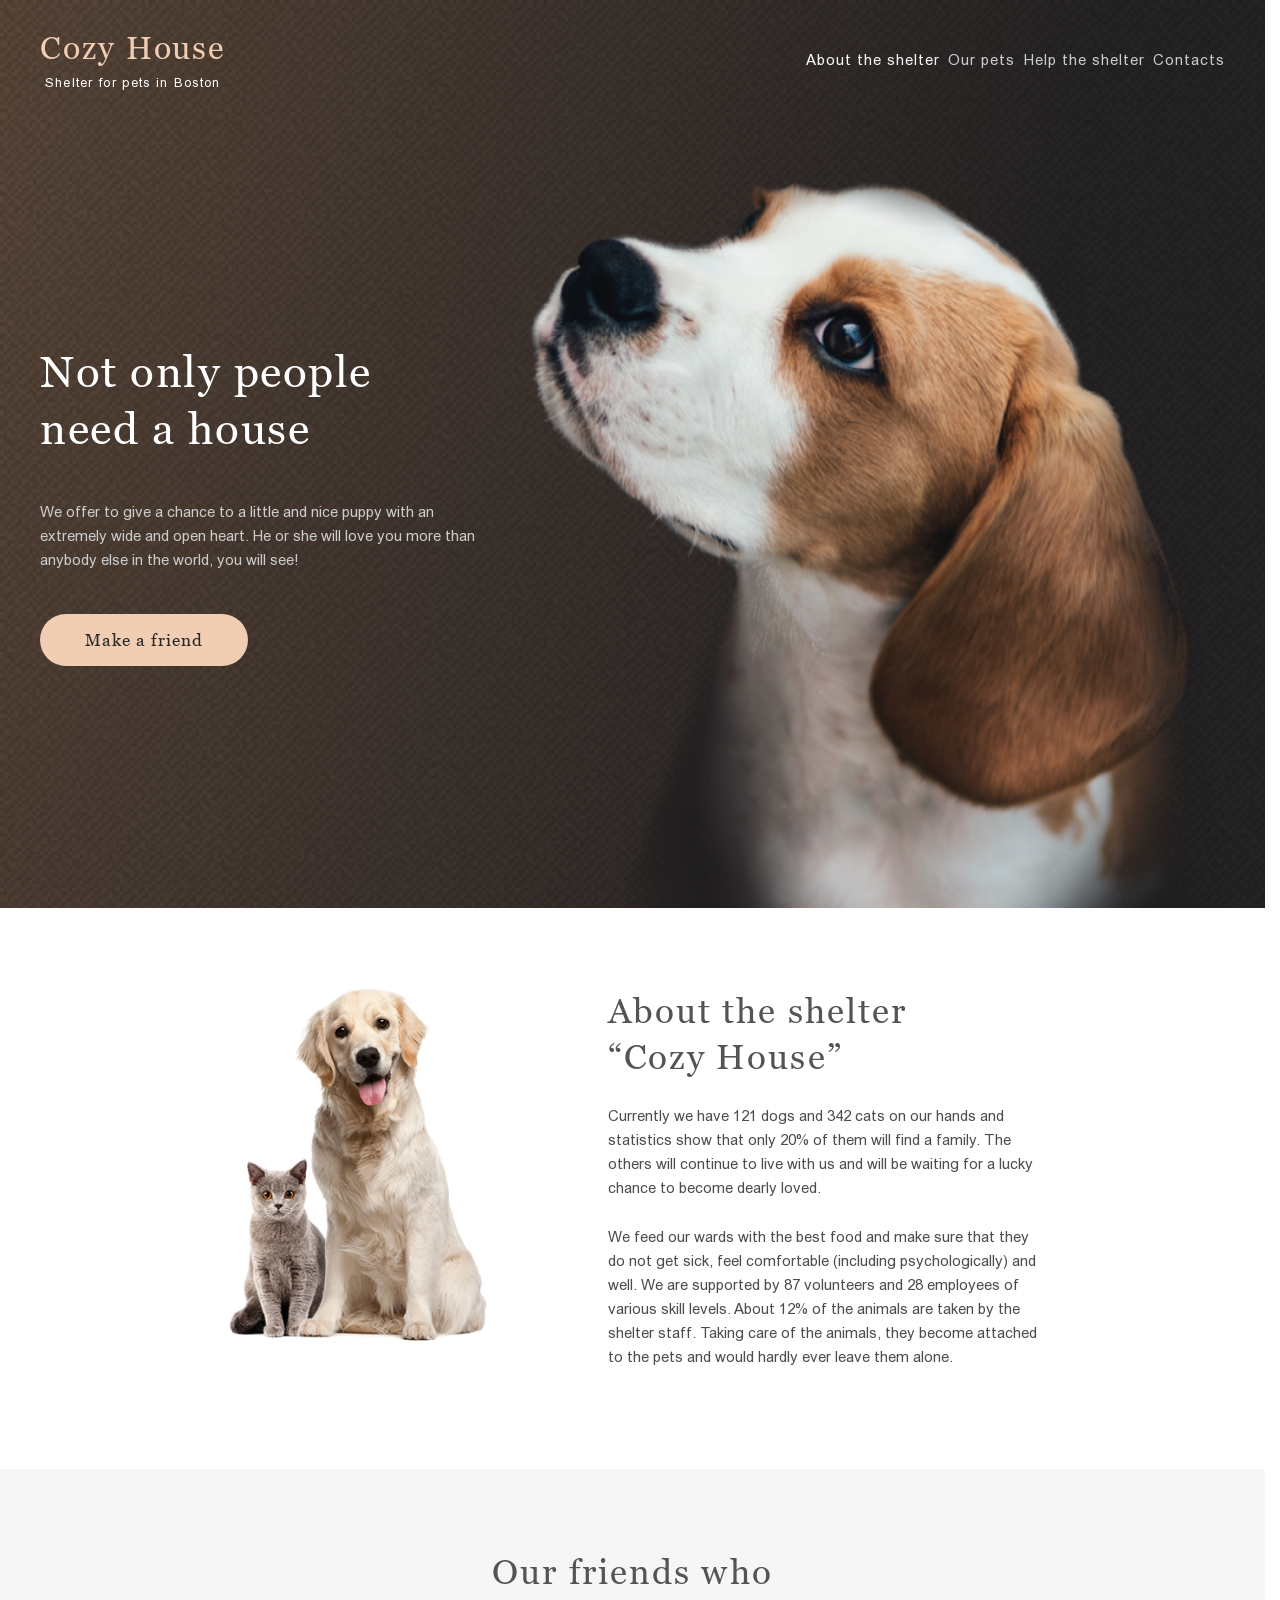
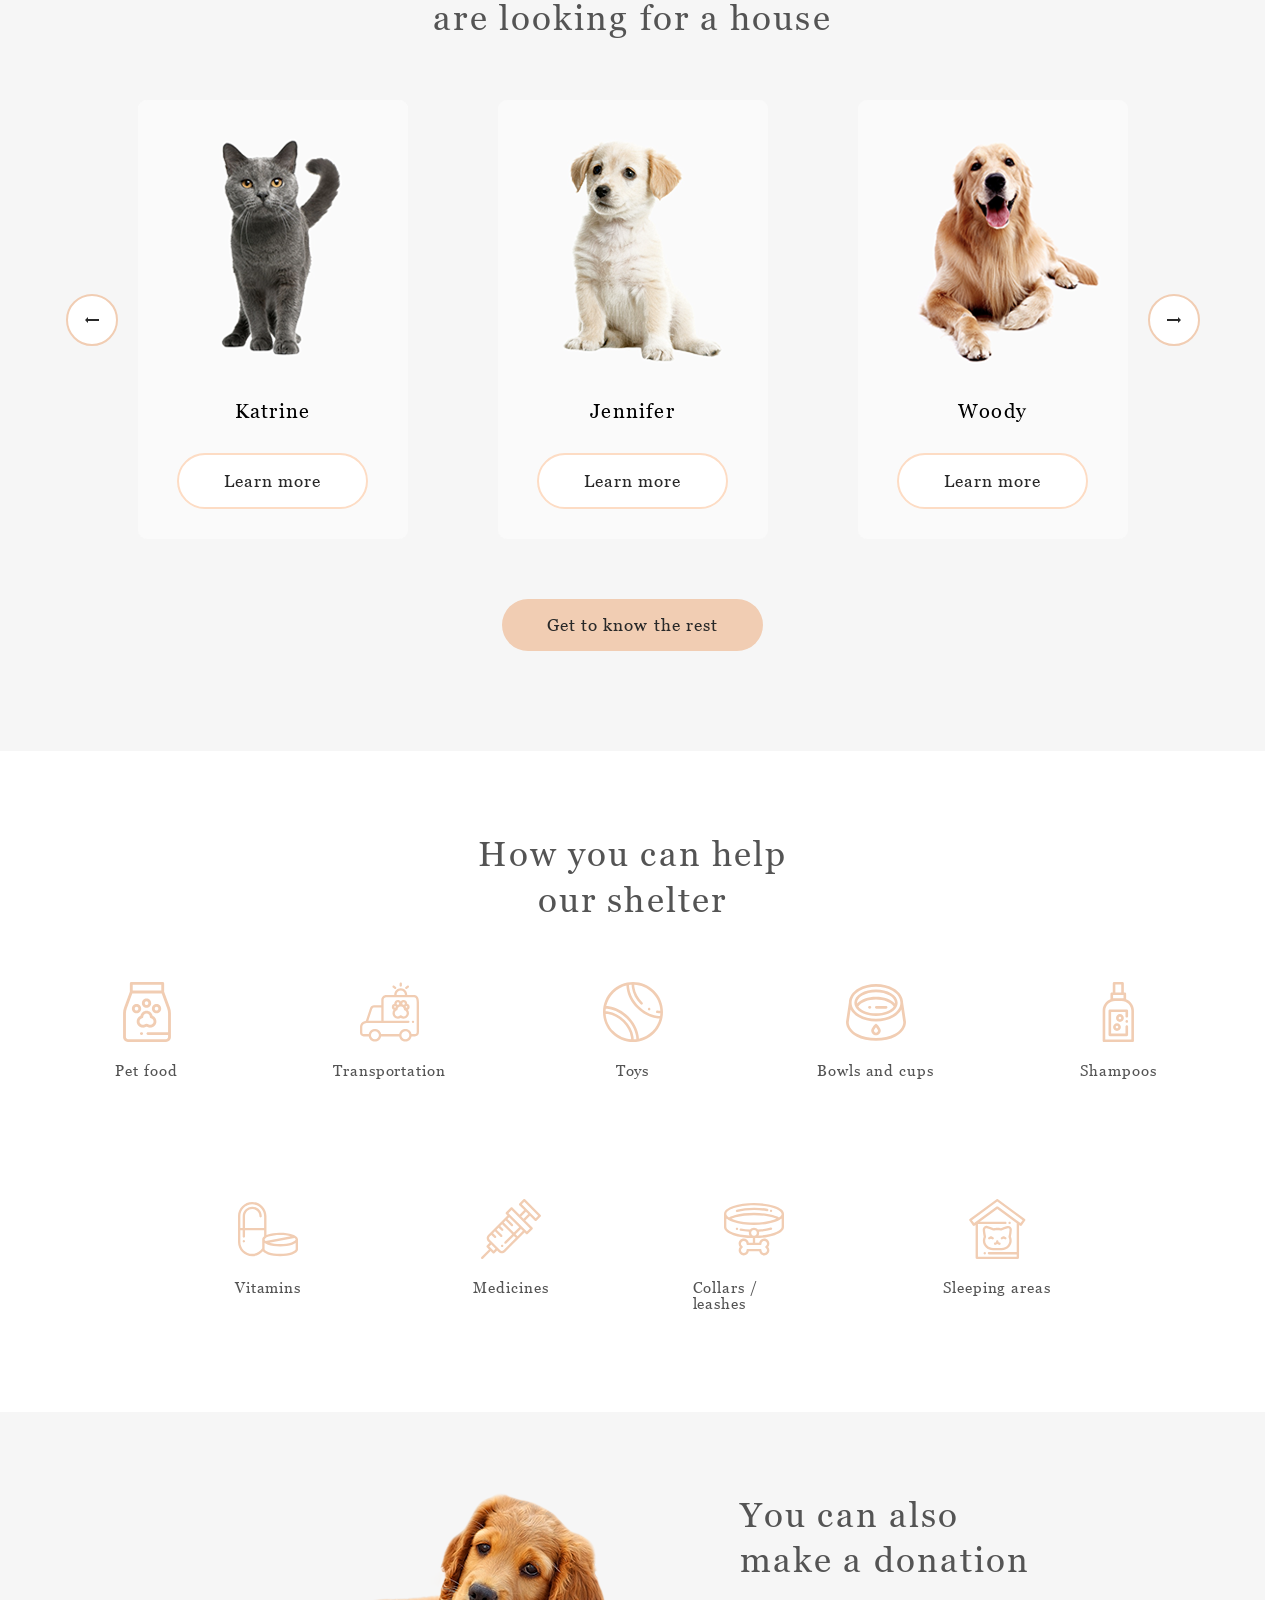
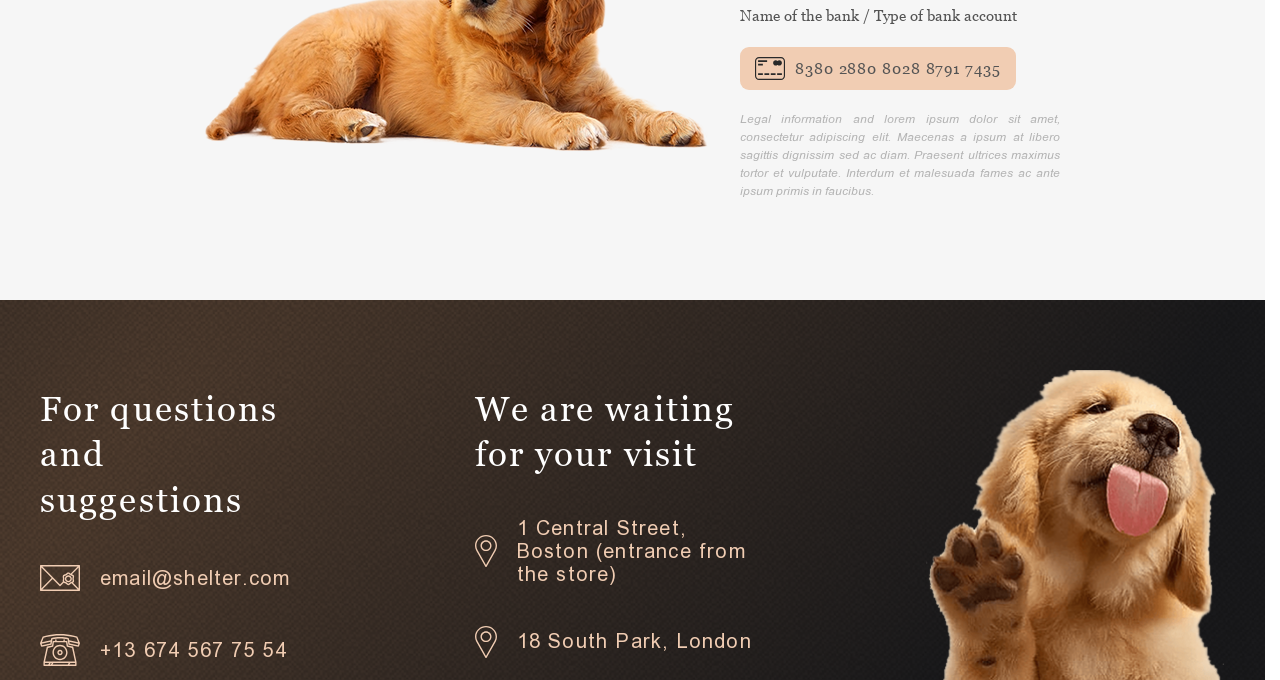
==== shelter/index.html @ a1702a3b "style: finish responsive design index.html" ====
<!DOCTYPE html>
<html lang="en">
<head>
    <meta charset="UTF-8">
    <meta name="viewport" content="width=device-width, initial-scale=1.0">
    <title>Cozy Home</title>
    <link rel="stylesheet" href="css/style.css">
    <link rel="stylesheet" href="css/index.css">
    <link rel="stylesheet" href="css/pets.css">
</head>
<body>
    <div class="home-screen">
        <header class="header-home container">
            <div class="logo">
                <span class="logo__title">Cozy House</span>
                <span class="logo__subtitle">Shelter for pets in Boston</span>
            </div>

            <div class="burger-menu">
                <div class="burger-line"></div>
                <div class="burger-line"></div>
                <div class="burger-line"></div>
            </div>

            <nav class="nav-bar">
                <ul>
                    <li>
                        <a href="#about" class="menu-active">
                            <span class="menu__link">About the shelter</span>
                            <div class="menu__active-line"></div>
                        </a>
                    </li>
                    <li>
                        <a href="./pets.html">
                            <span class="menu__link">Our pets</span>
                        </a>
                    </li>
                    <li>
                        <a href="#help">
                            <span class="menu__link">Help the shelter</span>
                        </a>
                    </li>
                    <li>
                        <a href="#contacts">
                            <span class="menu__link">Contacts</span>
                        </a>
                    </li>
                </ul>
            </nav>
        </header>

        <section class="hero container">
                <div class="hero__content">
                    <h1>Not only people<br>need&nbsp;a&nbsp;house</h1>
                    <p>We offer to give a chance to a little and nice puppy with an extremely wide and open heart. He or she will love you more than anybody else in the world, you will see!</p>
                    <a href="./pets.html" class="btn-primary">Make a friend</a>
                </div>

                <img class="hero__image" src="assets/images/start-screen-puppy.png" alt="A dog">
        </section>

    </div>
    

    <main>

        <section class="about container" id="about">
            <div class="about__content">
                <h2>About the shelter<br>“Cozy&nbsp;House”</h2>
                <p>Currently we have 121 dogs and 342 cats on our hands and statistics show that only 20% of them will find a family. The others will continue to live with us and will be waiting for a lucky chance to become dearly loved.</p>
                <p>We feed our wards with the best food and make sure that they do not get sick, feel comfortable (including psychologically) and well. We are supported by 87 volunteers and 28 employees of various skill levels. About 12% of the animals are taken by the shelter staff. Taking care of the animals, they become attached to the pets and would hardly ever leave them alone.</p>
            </div>

            <img class="about__image" src="assets/images/about-pets.png" alt="A dog and a cat">
        </section>

        <section class="our-friends" id="our-friends">
            <div class="our-friends__content container">
                <h2>Our friends who<br>are looking for a house</h2>
                
                <div class="slider">
            
                    <button class="slider__btn slider__btn--desktop" type="button" aria-label="Previous slide">
                        <img src="assets/icons/arrow-left.svg" alt="" aria-hidden="true">
                    </button>

                    <div class="slider__line">
                        <div class="card card-1">
                            <img class="card__image" src="assets/images/pets-katrine.png" alt="A dog">
                            <div class="card__content">
                                <h3>Katrine</h3>
                                <a class="btn-secondary">Learn more</a>
                            </div>
                        </div>

                        <div class="card card-2">
                            <img class="card__image" src="assets/images/pets-jennifer.png" alt="A dog">
                            <div class="card__content">
                                <h3>Jennifer</h3>
                                <a class="btn-secondary">Learn more</a>
                            </div>
                        </div>

                        <div class="card card-3">
                            <img class="card__image" src="assets/images/pets-woody.png" alt="A dog">
                            <div class="card__content">
                                <h3>Woody</h3>
                                <a class="btn-secondary">Learn more</a>
                            </div>  
                        </div>
                    </div>

                    <button class="slider__btn slider__btn--desktop" type="button" aria-label="Next slide">
                        <img src="assets/icons/arrow-right.svg" alt="" aria-hidden="true">
                    </button>

                    <div class="slider__controls--mobile">
                        <button class="slider__btn" type="button" aria-label="Previous slide">
                            <img src="assets/icons/arrow-left.svg" alt="" aria-hidden="true">
                        </button>

                        <button class="slider__btn" type="button" aria-label="Next slide">
                            <img src="assets/icons/arrow-right.svg" alt="" aria-hidden="true">
                        </button>
                    </div>

                </div>
                    
                <a href="./pets.html" class="btn-primary">Get to know the rest</a>
            </div>
        </section>

        <section class="help" id="help">
            <div class="container">
                <h2>How you can help<br>our shelter</h2>
                
                <ul class="help__list">
                    <li class="help__item">
                        <img class="help__icon" src="assets/icons/icon-pet-food.svg" alt="">
                        <span class="help__label">Pet food</span>
                    </li>

                    <li class="help__item">
                        <img class="help__icon" src="assets/icons/icon-transportation.svg" alt="">
                        <span class="help__label">Transportation</span>
                    </li>

                    <li class="help__item">
                        <img class="help__icon" src="assets/icons/icon-toys.svg" alt="">
                        <span class="help__label">Toys</span>
                    </li>

                    <li class="help__item">
                        <img class="help__icon" src="assets/icons/icon-bowls-and-cups.svg" alt="">
                        <span class="help__label">Bowls and cups</span>
                    </li>

                    <li class="help__item">
                        <img class="help__icon" src="assets/icons/icon-shampoos.svg" alt="">
                        <span class="help__label">Shampoos</span>
                    </li>

                    <li class="help__item">
                        <img class="help__icon" src="assets/icons/icon-vitamins.svg" alt="">
                        <span class="help__label">Vitamins</span>
                    </li>

                    <li class="help__item">
                        <img class="help__icon" src="assets/icons/icon-medicines.svg" alt="">
                        <span class="help__label">Medicines</span>
                    </li>

                    <li class="help__item">
                        <img class="help__icon" src="assets/icons/icon-collars-leashes.svg" alt="">
                        <span class="help__label">Collars / leashes</span>
                    </li>

                    <li class="help__item">
                        <img class="help__icon" src="assets/icons/icon-sleeping-area.svg" alt="">
                        <span class="help__label">Sleeping areas</span>
                    </li>
                </ul>
                
            </div>
        </section>

        <section class="donation" id="donation">
            <div class="container">
                <div class="donation__content">
                    <h2>You can also<br>make a donation</h2>
                    <span class="donation__subtitle">Name of the bank / Type of bank account</span>
                    <div class="donation__card-area">
                        <img class="card__icon" src="assets/icons/credit-card.svg" alt="">
                        <span class="card__number">8380 2880 8028 8791 7435</span>
                    </div>
                    <p class="text-legal">Legal information and lorem ipsum dolor sit amet, consectetur adipiscing elit. Maecenas a ipsum at libero sagittis dignissim sed ac diam. Praesent ultrices maximus tortor et vulputate. Interdum et malesuada fames ac ante ipsum primis in faucibus.</p>
                </div>
                
                <img class="donation__image" src="assets/images/donation-dog.png" alt="A dog">
                
                </div>
            </div>
        </section>

    </main>

    <footer class="footer" id="contacts">
        <div class = container>
            <div class="footer__content">
                <div class="contacts">
                    <h2>For questions and suggestions</h2>
                    <a href="mailto:email@shelter.com" class="footer-info">
                        <img class="footer__icon" src="assets/icons/icon-email.svg" alt="">
                        <span class="footer__label">email@shelter.com</span>
                    </a>

                    <a href="tel:+136745677554" class="footer-info">
                        <img class="footer__icon" src="assets/icons/icon-phone.svg" alt="">
                        <span class="footer__label">+13 674 567 75 54</span>
                    </a>
                </div>

                <div class="location">
                    <h2>We are waiting for&nbsp;your visit</h2>
                    <a href="https://maps.app.goo.gl/FSZXN5FSzHfqyzTW8" class="footer-info">
                        <img class="footer__icon" src="assets/icons/icon-marker.svg" alt="">
                        <span class="footer__label">1 Central Street, Boston (entrance from the store)</span>
                    </a>

                    <a href="https://maps.app.goo.gl/FSZXN5FSzHfqyzTW8" class="footer-info">
                        <img class="footer__icon" src="assets/icons/icon-marker.svg" alt="">
                        <span class="footer__label">18 South Park, London</span>
                    </a>
                </div>
            </div>
            
            <img class="footer__image" src="assets/images/footer-puppy.png" alt="A dog">

        </div>

    </footer>
    
</body>
</html>
---- shelter/css/style.css ----
/* === RESET === */
*, *::before, *::after { 
    margin: 0;
    padding: 0;
    box-sizing: border-box;
}

/* === GLOBAL DEFAULTS === */

html {
    scroll-behavior: smooth;
    scrollbar-gutter: stable;
}

html, body {
    overflow-x: hidden;
    width: 100%;
}

body {
    min-width: 320px; 
    margin: 0; 
    padding: 0;
    background-color: var(--color-light-xl);
}


button { 
    cursor: pointer; 
}



img { 
    display: block; 
    max-width: 100%; 
}

a { 
    text-decoration: none; 
    color: inherit; 
}

section {
  background-position: center center;
  background-size: cover;
}

.container {
    width: 100%;
    max-width: 1280px;
    padding: 0 10px;
    margin: 0 auto;
}

@media (min-width: 768px) {
    .container {
        padding: 0 30px;    }
}

@media (min-width: 1280px) {
    .container {
        padding: 0 40px;
    }
}


/* === FONTS === */
@font-face {
    font-family: 'Georgia';
    font-weight: 400;
    font-style: normal;
    src: url('../assets/fonts/Georgia.ttf') format('truetype');
}

@font-face {
    font-family: 'Georgia';
    font-weight: 700;
    font-style: normal;
    src: url('../assets/fonts/Georgia-Bold.ttf') format('truetype');
}

@font-face {
    font-family: 'Arial';
    font-weight: 400;
    font-style: normal;
    src: url('../assets/fonts/Arial.ttf') format('truetype');
}

@font-face {
    font-family: 'Arial';
    font-weight: 400;
    font-style: italic;
    src: url('../assets/fonts/Arial-Italic.ttf') format('truetype');
}



/* === VARIABLES === */
:root {
    /* fonts */
    --font-main: 'Arial', sans-serif;
    --font-display: 'Georgia', serif;

    /* colors */
    --color-primary: #F1CDB3;
    --color-primary-light: #FDDCC4;

    --color-dark-3xl: #292929;
    --color-dark-2xl: #444444;
    --color-dark-xl: #4C4C4C;
    --color-dark-l: #545454;
    --color-dark-m: #B2B2B2;
    --color-dark-s: #CDCDCD;

    --color-light-xl: #FFFFFF;
    --color-light-l: #F6F6F6;
    --color-light-s: #FAFAFA;
}


/* === TYPOGRAPHY === */
h1, h2, h3, a, .modal__title, .modal__subtitle, .modal__label, .modal__value, .logo__title {
    font-family: var(--font-display);
}

p, span, .text-legal, .menu__link, .logo__subtitle {
    font-family: var(--font-main);
}

h1 {
    font-size: 25px;
    font-weight: 400;
    font-style: normal;
    line-height: 130%;
    letter-spacing: 1.5px;
}

h2 {
    font-size: 25px;
    font-weight: 400;
    font-style: normal;
    line-height: 130%;
    letter-spacing: 1.5px;
}

h3 {
    font-size: 20px;
    font-weight: 400;
    font-style: normal;
    line-height: 115%;
    letter-spacing: 1.2px;
}

p {
    font-size: 15px;
    font-weight: 400;
    font-style: normal;
    line-height: 160%;
}

a {
    font-size: 17px;
    font-weight: 400;
    font-style: normal;
    line-height: 130%;
    letter-spacing: 1.02px;
}

.menu__link {
    font-size: 32px;
    font-weight: 400;
    font-style: normal;
    line-height: 160%;
}

.text-legal {
    font-size: 12px;
    font-weight: 400;
    font-style: italic;
    line-height: 150%;
}

.logo__title {
    font-size: 32px;
    font-weight: 400;
    font-style: normal;
    line-height: 110%;
    letter-spacing: 1.92px;
}

.logo__subtitle {
    font-size: 13px;
    font-weight: 400;
    font-style: normal;
    line-height: normal;
    letter-spacing: 1.3px;
}

.modal__title{
   font-size: 35px;
   font-weight: 400;
   line-height: 130%;
   letter-spacing: 2.1px; 
}

.modal__subtitle{
   font-size: 20px;
   font-weight: 400;
   line-height: 115%;
   letter-spacing: 1.2px; 
}

.modal__label {
    font-size: 15px;
    font-weight: 700;
    font-style: normal;
    line-height: 110%;
    letter-spacing: 0.9px;
}

.modal__value {
    font-size: 15px;
    font-weight: 400;
    line-height: 110%;
    letter-spacing: 0.9px;
}

.modal__pet-description {
    font-size: 13px;
    font-weight: 400;
    line-height: 110%;
    letter-spacing: 0.78px;
}

/* === tablet === */
@media (min-width: 768px) {
    h1 {
    font-size: 44px;
    }

    h2 {
        font-size: 35px;
        letter-spacing: 2.1px;
    }

    .menu__link {
        font-size: 15px;
    }
}

/* === desktop === */
@media (min-width: 1280px) {

    .modal__pet-description {
        font-size: 15px;
    }
}



/* === BUTTONS === */
.btn-primary {
    display: inline-flex;
    justify-content: center;
    align-items: center;
    padding: 15px 45px;
    background-color: var(--color-primary);
    color: var(--color-dark-3xl);
    border: none;
    border-radius: 100px;
}

.btn-primary:hover,
.btn-secondary:hover {
    background-color: var(--color-primary-light);
}

.btn-secondary {
    display: inline-flex;
    justify-content: center;
    align-items: center;
    padding: 15px 45px;
    background-color: var(--color-light-xl);
    color: var(--color-dark-3xl);
    border: 2px solid var(--color-primary-light);
    border-radius: 100px;
}

.slider__btn {
    display: flex;
    justify-content: center;
    align-items: center;
    width: 52px;
    height: 52px;
    background-color: var(--color-light-xl);
    border: 2px solid var(--color-primary);
    border-radius: 100px;
}

.slider__btn:hover {
    background-color: var(--color-primary-light);
    border-color: var(--color-primary-light);
    cursor: pointer;
}

/* === CARD === */
.card {
    width: 270px;
    display: flex;
    flex-direction: column;
    background-color: var(--color-light-s);
    border-radius: 9px;
    overflow: hidden;
    flex-shrink: 0;
}

.card__image {
    width: 100%;
    height: 270px;
    object-fit: cover;
}

.card__content {
    display: flex;
    flex-direction: column;
    align-items: center;
    gap: 30px;
    padding: 30px;
}

.card:hover {
    background-color: var(--color-light-xl);
    cursor: pointer;
}

.card:hover .btn-secondary {
    background-color: var(--color-primary-light);
}


/* FOOTER */
.footer {
    background-image: url(../assets/images/footer-gradient-background.png);
    background-repeat: no-repeat;
    background-size: cover;
    padding-top: 30px;
}

.footer .container{
    display: flex;
    flex-direction: column;
    align-items: center;
    gap: 40px;
    padding-top: 30px;
}

.footer__content {
    display: flex;
    flex-direction: column;
    align-items: center;
    gap: 40px;
}

.footer h2 {
    color: var(--color-light-xl);
    text-align: center;
}

.contacts {
    display: flex;
    flex-direction: column;
    align-items: center;
    gap: 40px;
    padding: 0 20px;
    max-width: 302px;
}

.location {
    display: flex;
    flex-direction: column;
    align-items: center;
    gap: 40px;
    padding: 0 10px;
    max-width: 302px;
}

.footer-info {
    display: flex;
    flex-direction: row;
    align-items: center;
    gap: 20px;
}

.footer__icon{
    height: 32px;
}

.footer__label {
    color: var(--color-primary);
    font-size: 20px;
    font-weight: 400;
    font-style: normal;
    line-height: 115%;
    letter-spacing: 1.2px;
}

@media (min-width: 768px) {
    .footer__content {
        display: flex;
        flex-direction: row;
        align-items: flex-start;
        gap: 60px;
        padding: 16px, 64px
    }

    .footer__content h2 {
        text-align: left;
    }
    
    .contacts {
        align-items: flex-start;
        padding: 0;  
    }

    .location {
        align-items: flex-start;
        padding: 0;
    }
}


@media (min-width: 1280px) { 
    .footer .container {
        flex-direction: row;
        align-items: flex-start;
        padding-top: 40px;
        align-items: stretch;
        gap: 160px;
    }

    .footer__content {
        gap: 160px;
        padding-top: 16px;
    }
}
---- shelter/css/index.css ----
/* === HEADER === */
.header-home {
    display: flex;
    justify-content: space-between;
    align-items: center;
    padding: 30px 20px;
}

@media (min-width: 768px) {
    .header-home {
        padding: 30px 30px;
    }
}

@media (min-width: 1280px) {
    .header-home {
        padding: 30px 40px;
    }
}

.header-home .logo__title {
    color: var(--color-primary);
}

.header-home .logo__subtitle {
    color: var(--color-light-xl);
}

.logo {
    display: flex;
    flex-direction: column;
    align-items: center;
    gap: 10px;
}

.burger-menu {
    display: flex;
    width: 40px;
    height: 40px;
    flex-direction: column;
    justify-content: center;
    align-items: center;
    gap: 10px;
    border-radius: 4px;
}

.burger-line {
    width: 32px;
    height: 2px;
    background-color: var(--color-primary);
}

.nav-bar {
    display: none;
}

/* === desktop & tablet === */
@media (min-width: 768px) {
    .burger-menu {
        display: none;
    }

    .nav-bar {
        display: flex;
        justify-content: flex-end;
        gap: 35px;
    }

    .nav-bar ul {
        display: flex;
        justify-content: flex-end;
        align-items: center;
        gap: 8px;
    }
    
        .nav-bar li {
        list-style: none;
    }

    .menu__link {
        color: var(--color-dark-s);
    }

    /* .menu-active {
        display: flex;
    } */
    
    .menu-active .menu__link {
        color: var(--color-light-s);
    }

    /* .menu__active-line {
        width: 100%;
        height: 3px;
        background-color: var(--color-primary);
        border-radius: 2px;
    } */
}



/* === HERO === */
.home-screen {
    background-image: url(../assets/images/start-screen-gradient-background.png);
    background-repeat: no-repeat;
    background-size: cover;
}

.hero {
    display: flex;
    flex-direction: column;
    align-items: center;
    margin-top: 30px;
}

.hero__content {
    display: flex;
    flex-direction: column;
    justify-content: center;
    align-items: center;
    gap: 42px;
    max-width: 300px;
}

.hero__content h1 {
    color: var(--color-light-xl);
    text-align: center;
}

.hero__content p {
    color: var(--color-dark-s);
    text-align: center;
}

.hero__image {
    width: 260px;
    height: 272px;
    margin-top: 105px;
    margin-left: 50px;
    margin-right: 10px;
    object-fit: cover;
}

/* === tablet === */
@media (min-width: 768px) {
    .hero {
        margin-top: 60px;
    }

    .hero__content {
        align-items: flex-start;
        gap: 42px;
        max-width: 460px;
    }

    .hero__content a {
        align-self: center;
    }

    .hero__content h1,
    .hero__content p {
        text-align: left;
    }

    .hero__image {
        width: 569px;
        height: 593px;
        margin-top: 100px;
        margin-left: 169px;
        margin-right: 30px;
    }
}


/* === desktop === */
@media (min-width: 1280px) {
    .hero {
        flex-direction: row;
        align-items: flex-start;
        justify-content: space-between;
        gap: 42px;
    }

    .hero__content {
        margin-top: 0px;
        align-items: flex-start;
        padding-top: 163px;
    }

     .hero__content a {
        align-self: flex-start;
    }

    .hero__image {
        width: 698px;
        height: 728px;
        margin-top: 0;
        margin-left: 0px;
        margin-right: 0px;
    }
}


/* === ABOUT === */
.about {
    display: flex;
    flex-direction: column;
    align-items: center;
    gap: 42px;
    margin-top: 42px;
    margin-bottom: 42px;
}

.about__content {
    display: flex;
    flex-direction: column;
    align-items: center;
    gap: 25px;
    padding: 0 15px;
    max-width: 430px;
}

.about__content h2 {
    color: var(--color-dark-l);
    text-align: center;
}

.about__content p {
    color: var(--color-dark-xl);
    text-align: justify;
}

.about__image {
    max-width: 260px;
    max-height: 354px;
    object-fit: cover;
}

@media (min-width: 768px) {
    .about {
        gap: 80px;
        margin-top: 80px;
        margin-bottom: 100px;
    }

    .about__content {
        align-items: flex-start;
        padding: 0;
    }

    .about__content h2,
    .about__content p {
        text-align: left;
    }

    .about__image {
        max-width: 300px;
        max-height: 408px;
    }
}

@media (min-width: 1280px) {
    .about {
        flex-direction: row-reverse;
        align-items: flex-start;
        justify-content: center;
        gap: 120px;
    }
}


/* === OUR FRIENDS === */
.our-friends {
    background-color: var(--color-light-l);
}

.our-friends__content {
    display: flex;
    flex-direction: column;
    align-items: center;
    gap: 42px;
    padding: 42px 15px;
    /* max-width: 430px; */
    margin: 0 auto;
}

.our-friends__content h2 {
    color: var(--color-dark-l);
    text-align: center;
}

.slider {
    display: flex;
    flex-direction: column;
    align-items: center;
    gap: 20px;
}

.card-2,
.card-3 {
    display: none;
}

.slider__btn--desktop {
    display: none;
    flex-shrink: 0;
}

.slider__controls--mobile {
    display: flex;
    justify-content: center;
    align-items: center;
    gap: 80px;
}

@media (min-width: 768px) {
    .our-friends__content {
        gap: 60px;
        padding: 80px 30px 100px 30px;
    }

    .slider {
        flex-direction: row;
        justify-content: space-between;
        align-items: center;
    }
    
    .slider__line {
        display: flex;
        flex-direction: row;
        justify-content: space-between;
        align-items: center;
        gap: 40px;
        width: 100%;
        flex: 1;
        min-width: 0;
    }
    .card-2 {
        display: flex;
    }

    .slider__controls--mobile {
        display: none;
    }

    .slider__btn--desktop {
        display: flex;
    }
}


@media (min-width: 1280px) {
    .card-3 {
        display: flex;
    }

    .slider__line {
        gap: 90px;
    }
}

/* === HELP === */
.help {
    display: flex;
    flex-direction: column;
    padding: 42px 15px;
}

.help .container {
    display: flex;
    flex-direction: column;
    gap: 42px;
}

.help h2 {
    color: var(--color-dark-l);
    text-align: center;
}

.help__list {
    list-style: none;
    margin: 0;
    padding: 0;
    display: flex;
    flex-wrap: wrap;
    justify-content: flex-start;
    gap: 30px;
    padding: 0 5px;
}

.help__item {
    display: flex;
    flex-direction: column;
    align-items: center;
    gap: 20px;
    flex: 0 0 calc((100% - 30px) / 2);
}

.help__label {
    font-family: var(--font-display);
    font-size: 15px;
    font-style: normal;
    font-weight: 400;
    line-height: 110%;
    letter-spacing: 0.9px;
    color: var(--color-dark-l);
}

.help__icon {
    width: 60px;
    height: 60px;
}

@media (min-width: 768px) {
    .help {
        padding: 80px 69px 100px 69px;
    }

    .help .container {
        gap: 60px;
    }

    .help__list {
        gap: 60px;
        justify-content: center;
    }

    .help__item {
        flex: 0 0 calc((100% - 60px * 2) / 3);
    }
}

@media (min-width: 1280px) {
    .help {
        padding: 80px 40px 100px 40px;
    }

    .help__list {
        gap: 120px;
    }

    .help__item {
        flex: 0 0 calc((100% - 120px * 4) / 5);
    }
}


/* === DONATION === */
.donation {
    background-color: var(--color-light-l);
    padding-top: 42px;
    padding-bottom: 42px;
}

.donation .container{
    display: flex;
    flex-direction: column;
    align-items: center;
    gap: 42px;
}

.donation__content {
    display: flex;
    flex-direction: column;
    align-items: center;
    gap: 20px;
    padding: 0 20px;
    max-width: 320px;
}

.donation__content h2 {
    color: var(--color-dark-l);
    text-align: center;
}

.donation__subtitle {
    color: var(--color-dark-l);
    font-family: var(--font-display);
    font-size: 15px;
    font-style: normal;
    font-weight: 400;
    line-height: 160%;
}

.donation__card-area {
    display: flex;
    flex-direction: row;
    align-items: center;
    gap: 10px;
    padding: 10px 15px;
    background-color: var(--color-primary);
    border-radius: 9px;
}

.card__icon {
    width: 30px;
    height: 23px;
    fill: var(--color-dark-3xl);
}

.card__number {
    color: var(--color-dark-l);
    font-family: var(--font-display);
    font-size: 15px;
    font-style: normal;
    font-weight: 400;
    line-height: 110%;
    letter-spacing: 0.9px;
}

.text-legal {
    color: var(--color-dark-m);
    text-align: justify;
}

.donation__image {
    max-width: 260px;
    max-height: 136px;
    object-fit: cover;
}

@media (min-width: 768px) {
    .donation {
        padding-top: 80px;
        padding-bottom: 100px;
    }

    .donation .container {
        gap: 60px;
    }

    .donation__content {
        align-items: flex-start;
        padding: 0;
    }

    .donation__content h2,
    .donation__content span {
        text-align: left;
    }

    .donation__image {
        max-width: 505px;
        max-height: 261px;
    }
}

@media (min-width: 1280px) {
    .donation .container {
        flex-direction: row-reverse;
        align-items: flex-start;
        justify-content: center;
        gap: 30px;
    }
}
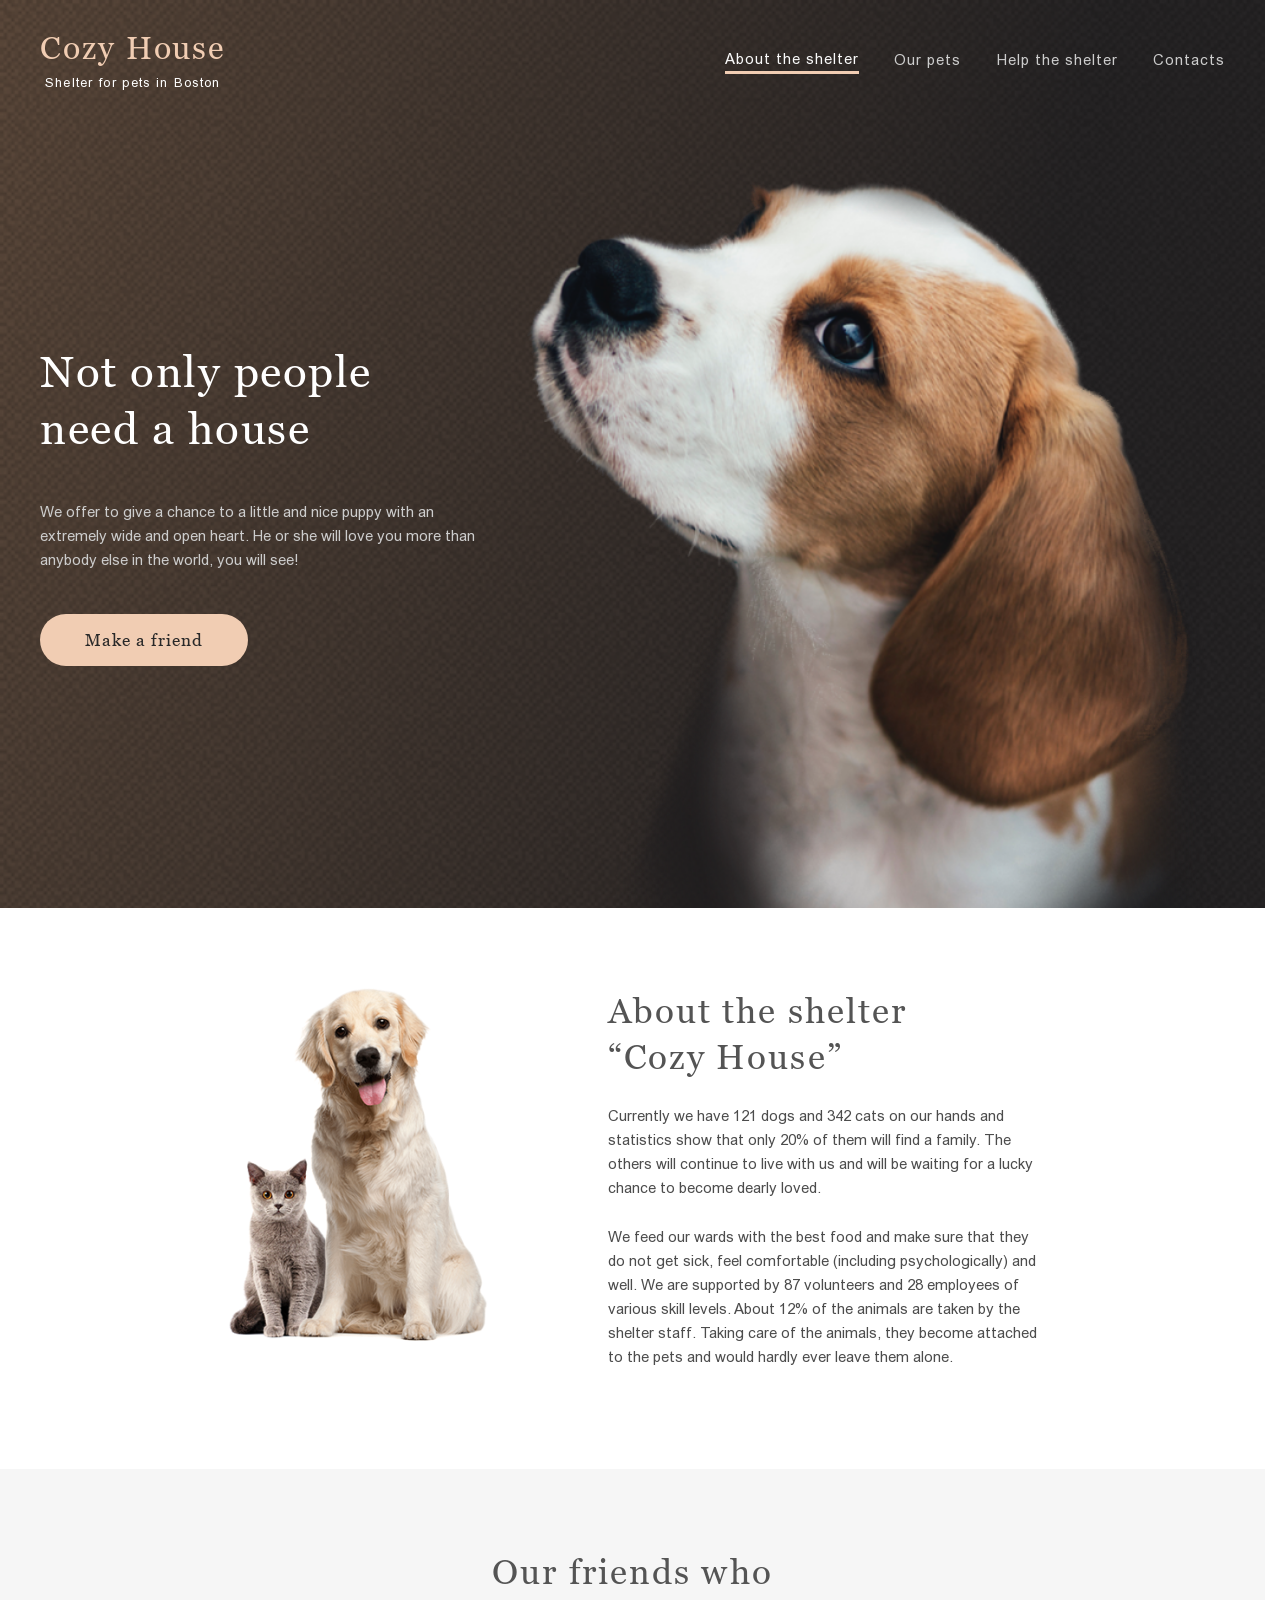
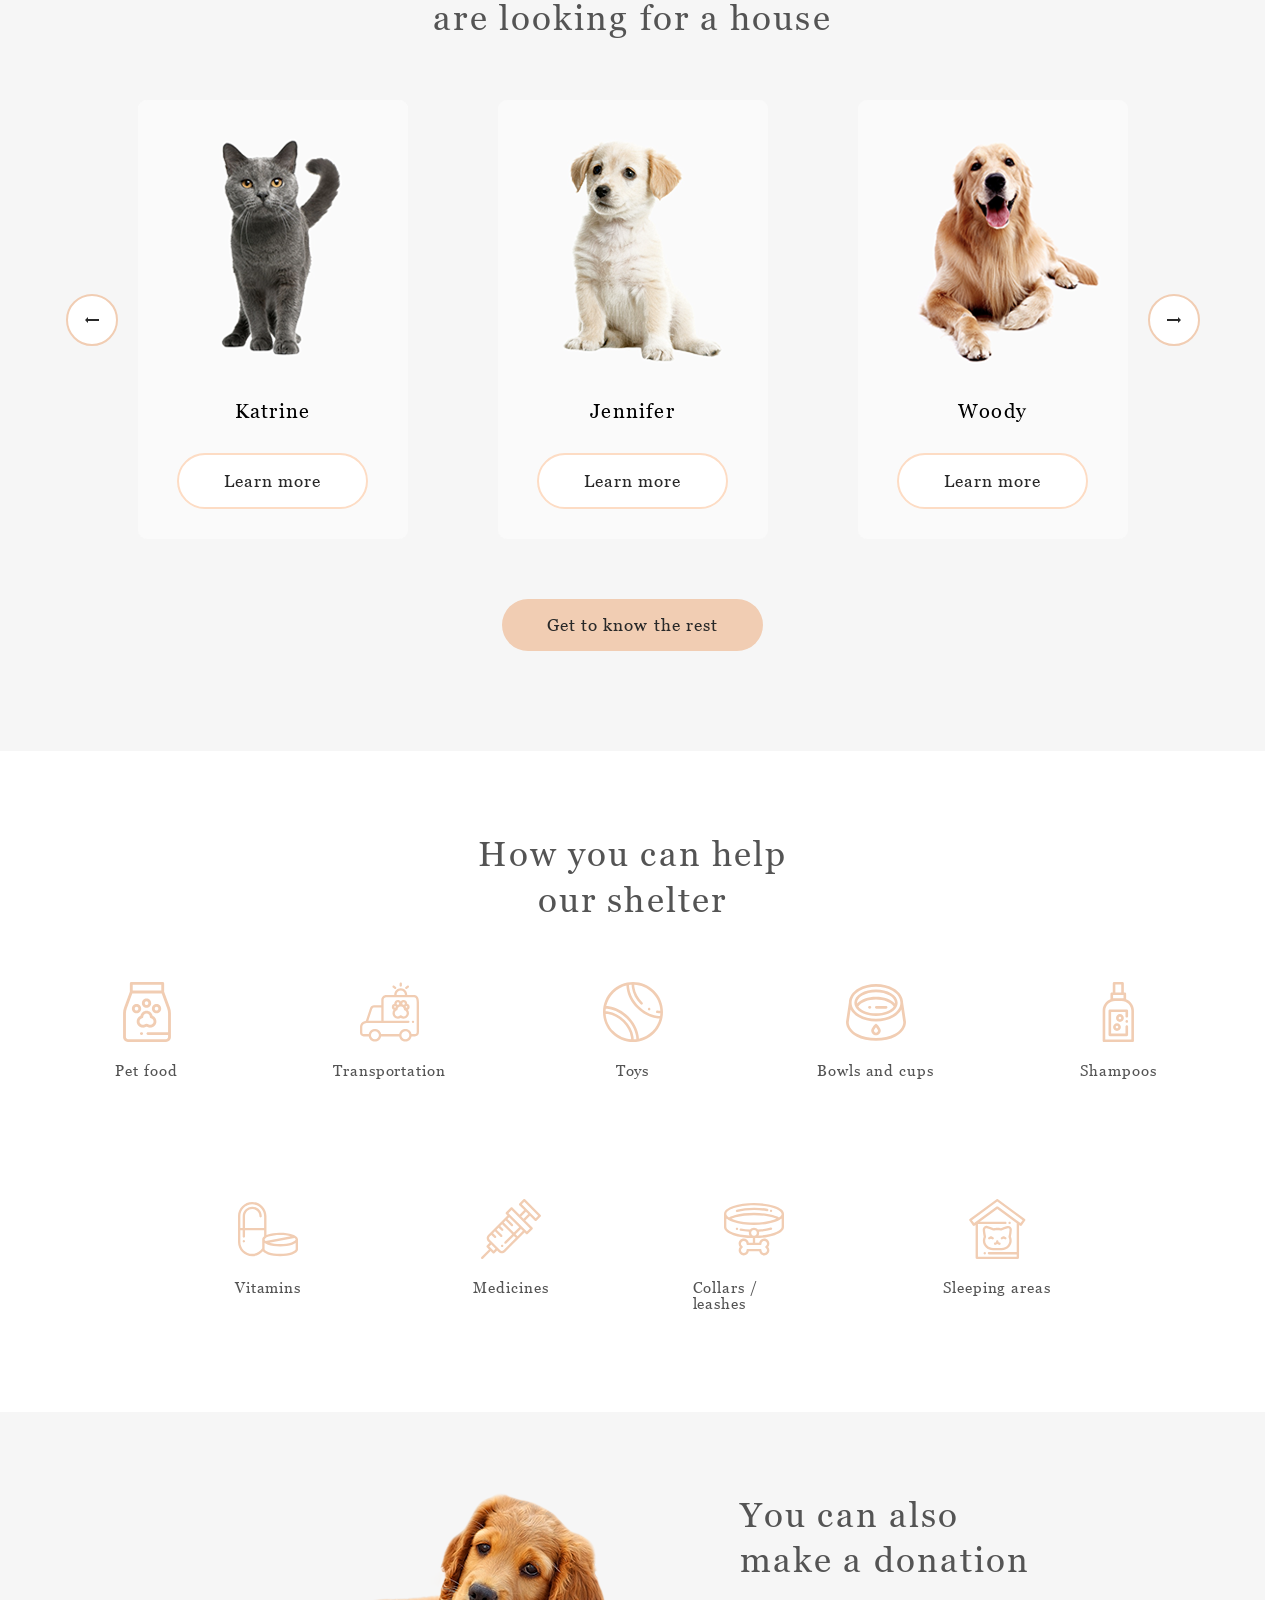
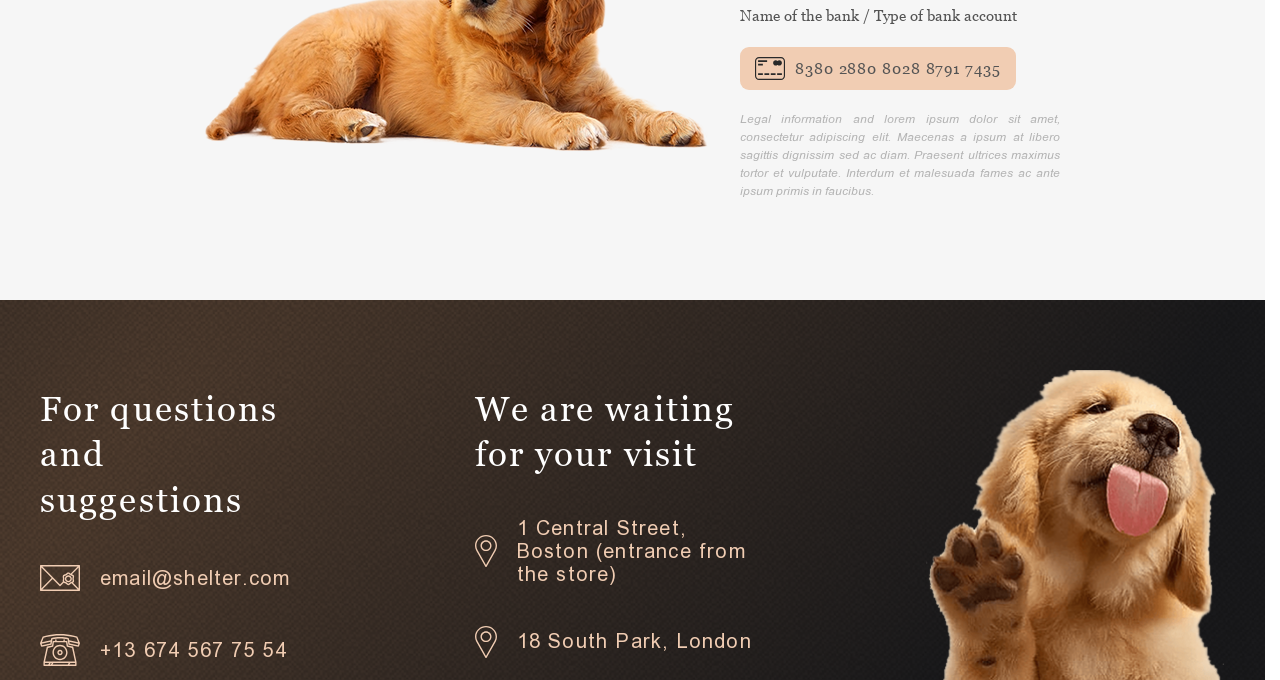
==== commit 89a5bcc8: "fix: change style to match design" ====
--- a/shelter/index.html
+++ b/shelter/index.html
@@ -204,7 +204,7 @@
 
     </main>
 
-    <footer class="footer" id="contacts">
+<footer class="footer" id="contacts">
         <div class = container>
             <div class="footer__content">
                 <div class="contacts">
@@ -221,16 +221,19 @@
                 </div>
 
                 <div class="location">
-                    <h2>We are waiting for&nbsp;your visit</h2>
-                    <a href="https://maps.app.goo.gl/FSZXN5FSzHfqyzTW8" class="footer-info">
-                        <img class="footer__icon" src="assets/icons/icon-marker.svg" alt="">
-                        <span class="footer__label">1 Central Street, Boston (entrance from the store)</span>
-                    </a>
-
-                    <a href="https://maps.app.goo.gl/FSZXN5FSzHfqyzTW8" class="footer-info">
-                        <img class="footer__icon" src="assets/icons/icon-marker.svg" alt="">
-                        <span class="footer__label">18 South Park, London</span>
-                    </a>
+                    <h2>We are waiting<br>for&nbsp;your visit</h2>
+
+                    <div class="location__list">
+                        <a href="https://maps.app.goo.gl/FSZXN5FSzHfqyzTW8" class="footer-info">
+                            <img class="footer__icon" src="assets/icons/icon-marker.svg" alt="">
+                            <span class="footer__label">1 Central Street, Boston (entrance from the store)</span>
+                        </a>
+
+                        <a href="https://maps.app.goo.gl/FSZXN5FSzHfqyzTW8" class="footer-info">
+                            <img class="footer__icon" src="assets/icons/icon-marker.svg" alt="">
+                            <span class="footer__label">18 South Park, London</span>
+                        </a>
+                    </div>
                 </div>
             </div>
             
--- a/shelter/css/style.css
+++ b/shelter/css/style.css
@@ -376,13 +376,19 @@
     max-width: 302px;
 }
 
+.location__list {
+    display: flex;
+    flex-direction: column;
+    align-items: flex-start;
+    gap: 40px;
+}
+
 .location {
     display: flex;
     flex-direction: column;
     align-items: center;
     gap: 40px;
-    padding: 0 10px;
-    max-width: 302px;
+    max-width: 320px;
 }
 
 .footer-info {
--- a/shelter/css/index.css
+++ b/shelter/css/index.css
@@ -70,10 +70,10 @@
         display: flex;
         justify-content: flex-end;
         align-items: center;
-        gap: 8px;
+        gap: 35px;
     }
     
-        .nav-bar li {
+    .nav-bar li {
         list-style: none;
     }
 
@@ -81,20 +81,20 @@
         color: var(--color-dark-s);
     }
 
-    /* .menu-active {
-        display: flex;
-    } */
+
+    .menu__link:hover {
+        color: var(--color-light-s);
+    }
+
+    .menu__active-line {
+        background: var(--color-primary);
+        height: 3px;
+        align-self: stretch;
+    }
     
     .menu-active .menu__link {
         color: var(--color-light-s);
     }
-
-    /* .menu__active-line {
-        width: 100%;
-        height: 3px;
-        background-color: var(--color-primary);
-        border-radius: 2px;
-    } */
 }
 
 
--- a/shelter/css/pets.css
+++ b/shelter/css/pets.css
@@ -0,0 +1,77 @@
+/* === HEADER === */
+.header-pets {
+    display: flex;
+    justify-content: space-between;
+    align-items: center;
+    padding: 30px 20px;
+}
+
+@media (min-width: 768px) {
+    .header-pets {
+        padding: 30px 30px;
+    }
+}
+
+@media (min-width: 1280px) {
+    .header-pets {
+        padding: 30px 40px;
+    }
+}
+
+.header-pets .logo__title {
+    color: var(--color-dark-l);
+}
+
+.header-pets .logo__subtitle {
+    color: var(--color-dark-3xl);
+}
+
+.header-pets .burger-line {
+    width: 32px;
+    height: 2px;
+    background-color: #000;
+}
+
+
+/* === desktop & tablet === */
+@media (min-width: 768px) {
+    .burger-menu {
+        display: none;
+    }
+
+    .nav-bar {
+        display: flex;
+        justify-content: flex-end;
+        gap: 35px;
+    }
+
+    .nav-bar ul {
+        display: flex;
+        justify-content: flex-end;
+        align-items: center;
+        gap: 35px;
+    }
+    
+    .nav-bar li {
+        list-style: none;
+    }
+
+    .menu__link {
+        color: var(--color-dark-s);
+    }
+
+
+    .menu__link:hover {
+        color: var(--color-light-s);
+    }
+
+    .menu__active-line {
+        background: var(--color-primary);
+        height: 3px;
+        align-self: stretch;
+    }
+    
+    .menu-active .menu__link {
+        color: var(--color-light-s);
+    }
+}
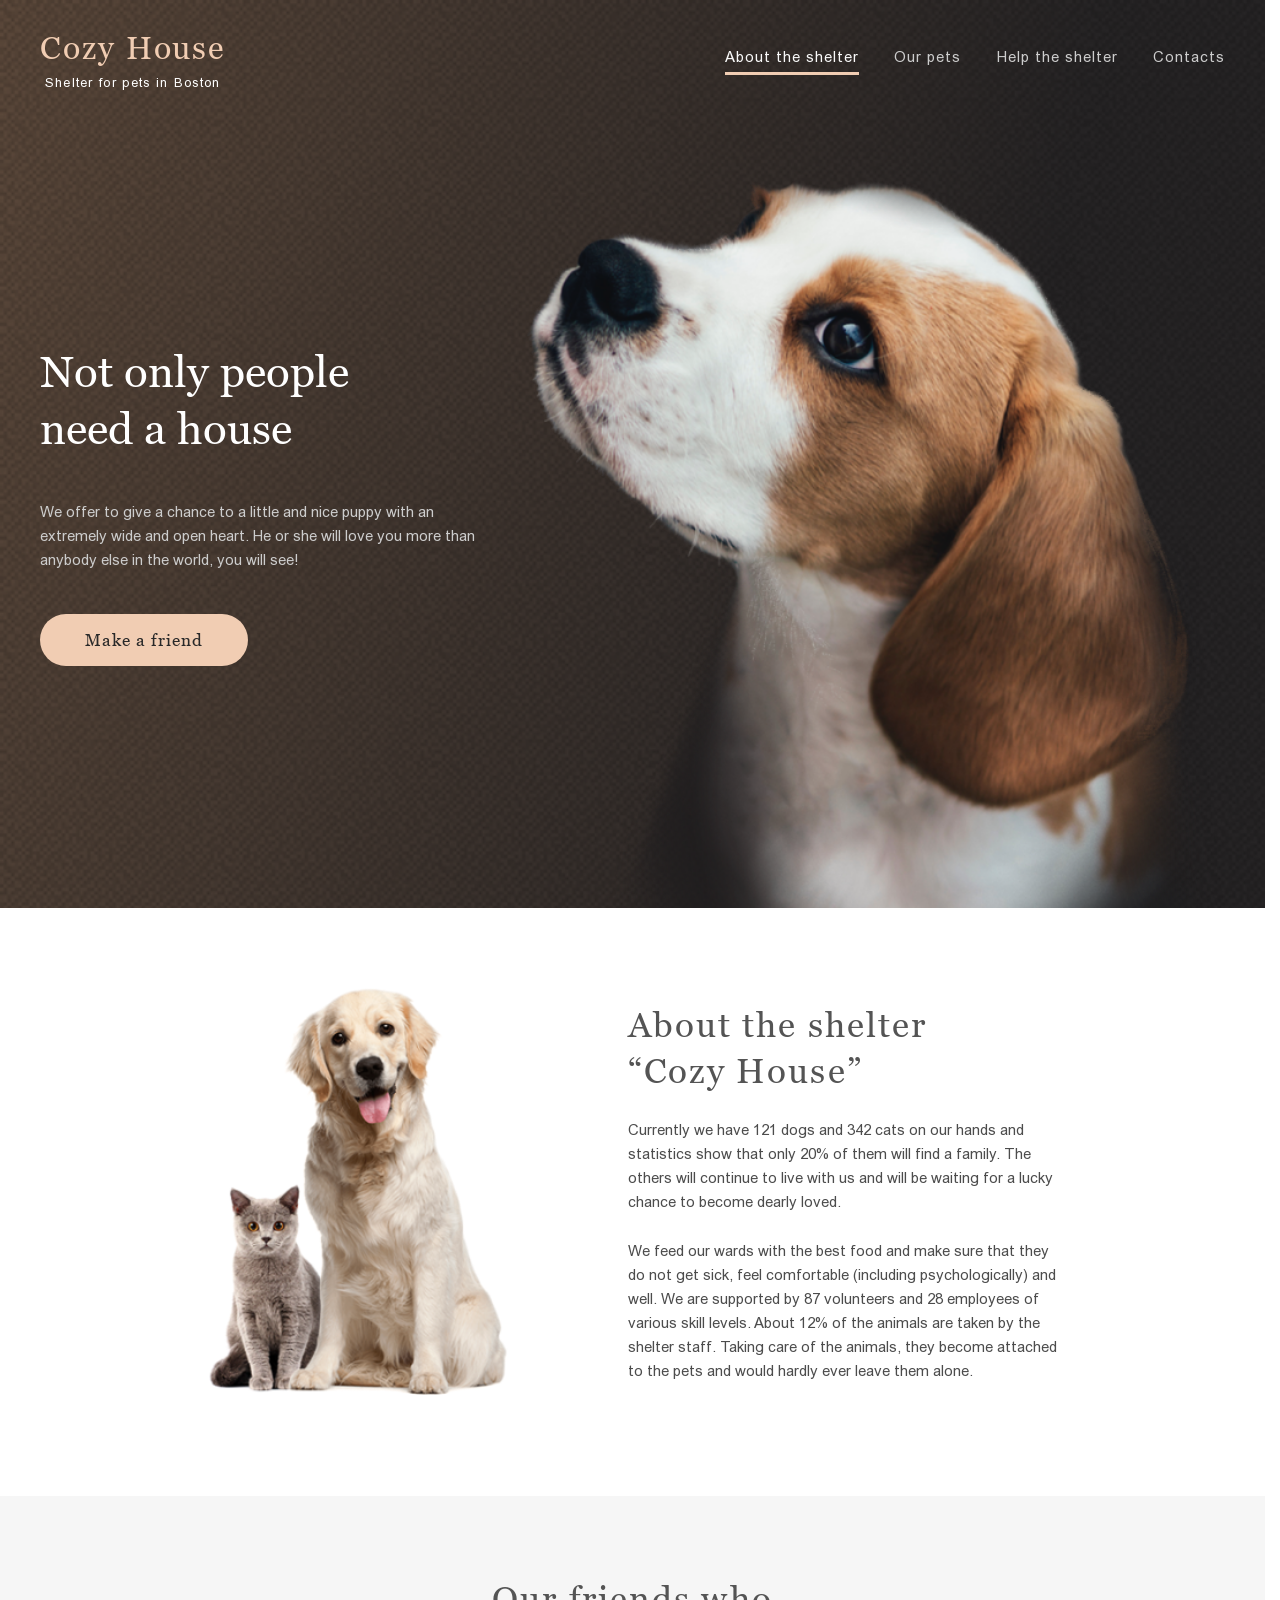
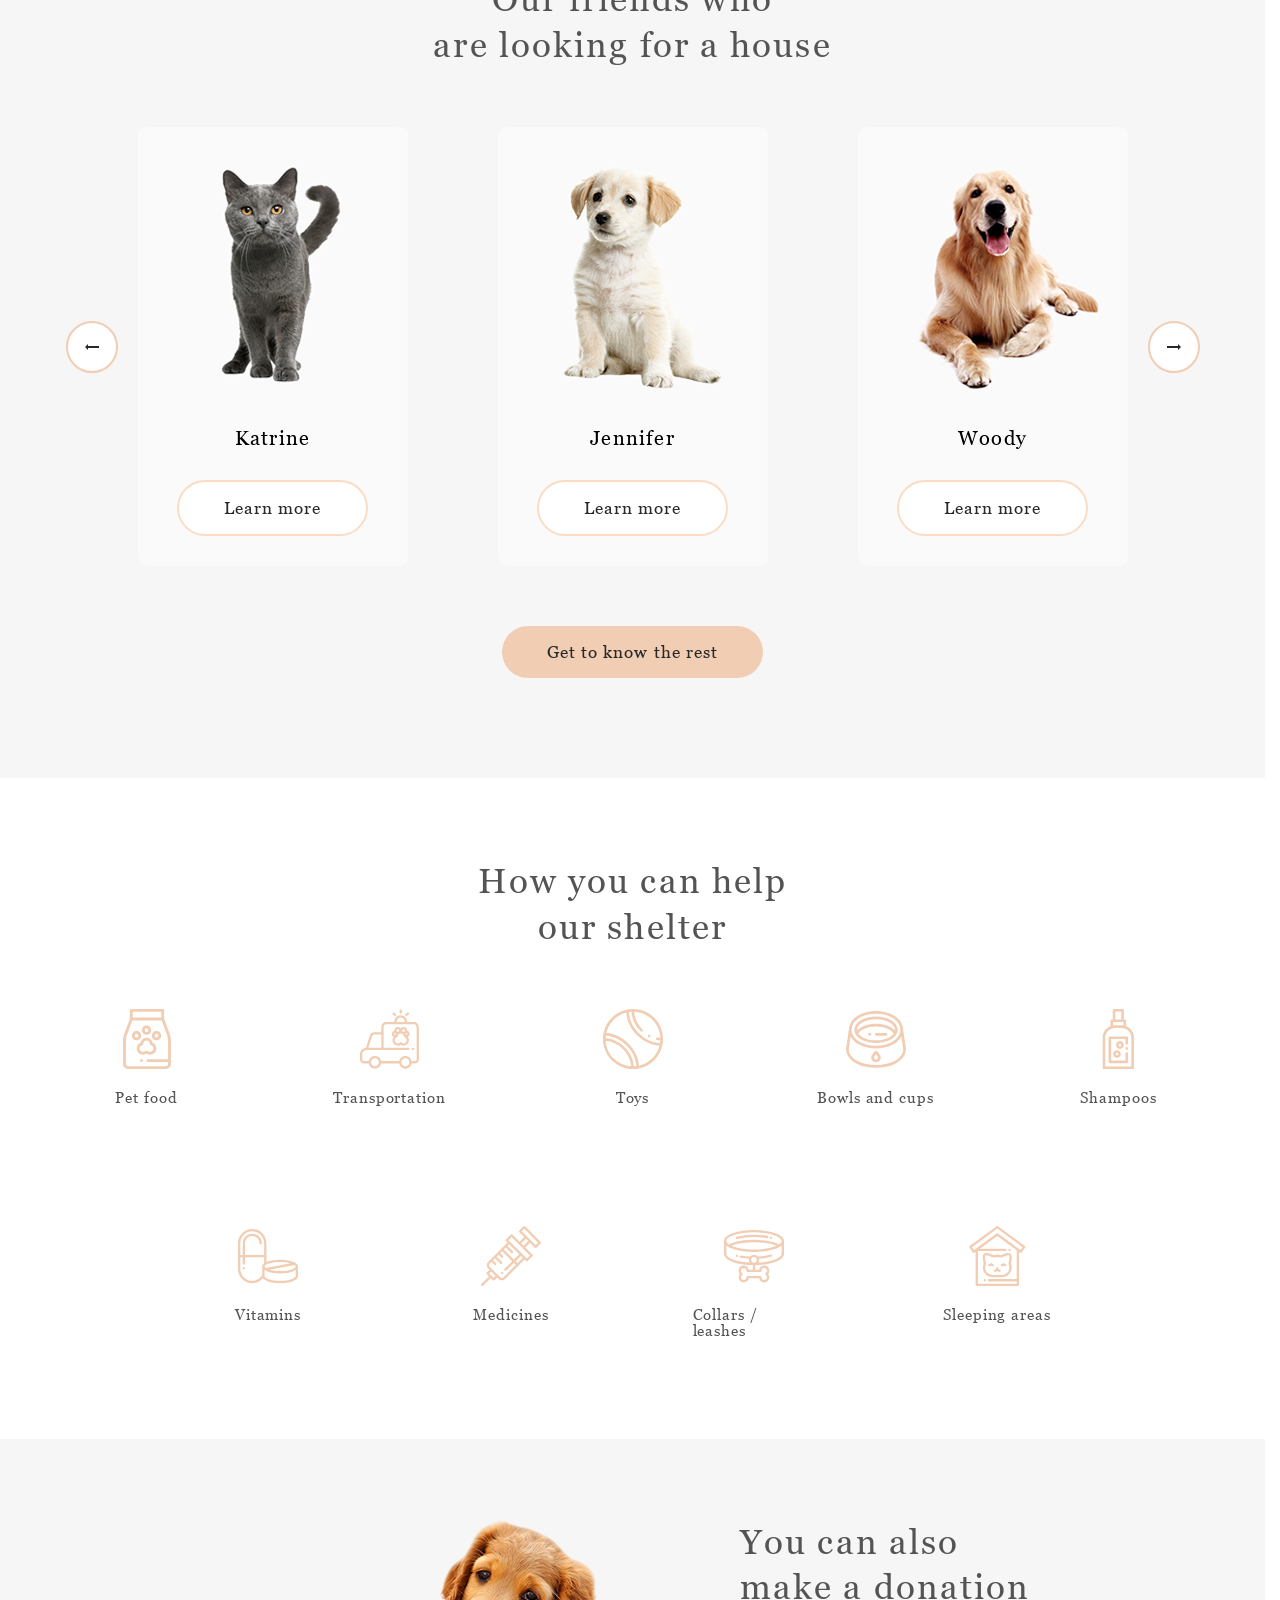
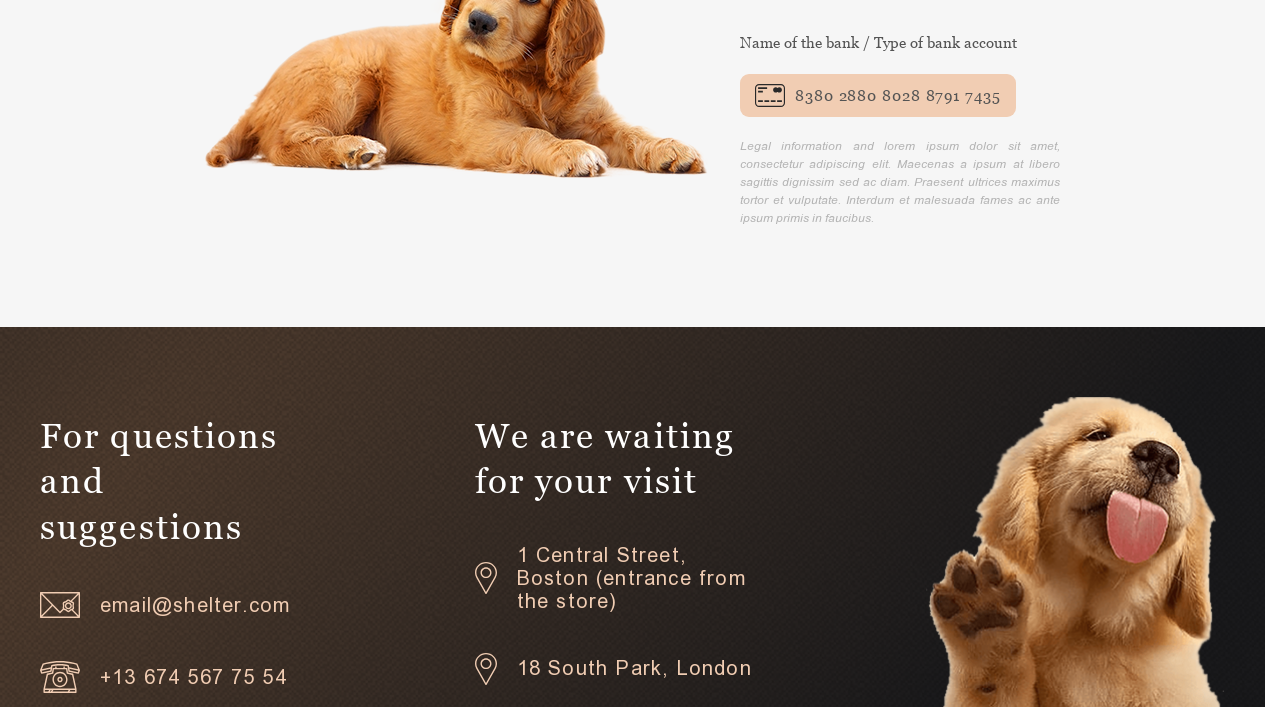
==== commit 28be7b30: "feat: add burger-menu" ====
--- a/shelter/index.html
+++ b/shelter/index.html
@@ -7,14 +7,28 @@
     <link rel="stylesheet" href="css/style.css">
     <link rel="stylesheet" href="css/index.css">
     <link rel="stylesheet" href="css/pets.css">
+
+    <link rel="icon" type="image/png" href="favicon/favicon-96x96.png" sizes="96x96">
+    <link rel="icon" type="image/svg+xml" href="favicon/favicon.svg">
+    <link rel="shortcut icon" href="favicon/favicon.ico">
+    <link rel="apple-touch-icon" sizes="180x180" href="favicon/apple-touch-icon.png">
+    <meta name="apple-mobile-web-app-title" content="MyWebSite">
+    <link rel="manifest" href="favicon/site.webmanifest">
+
+    <script src="scripts/main.js" defer></script>
+    <script src="scripts/burger.js" defer></script>
+    <script src="scripts/carousel.js" defer></script>
+    <script src="scripts/popup.js" defer></script>
+    <script src="scripts/api.js" defer></script>
+    <script src="scripts/utils.js" defer></script>
 </head>
 <body>
     <div class="home-screen">
         <header class="header-home container">
-            <div class="logo">
+            <a href="index.html" class="logo">
                 <span class="logo__title">Cozy House</span>
                 <span class="logo__subtitle">Shelter for pets in Boston</span>
-            </div>
+            </a>
 
             <div class="burger-menu">
                 <div class="burger-line"></div>
@@ -27,7 +41,6 @@
                     <li>
                         <a href="#about" class="menu-active">
                             <span class="menu__link">About the shelter</span>
-                            <div class="menu__active-line"></div>
                         </a>
                     </li>
                     <li>
@@ -198,7 +211,6 @@
                 
                 <img class="donation__image" src="assets/images/donation-dog.png" alt="A dog">
                 
-                </div>
             </div>
         </section>
 
--- a/shelter/css/style.css
+++ b/shelter/css/style.css
@@ -24,12 +24,9 @@
     background-color: var(--color-light-xl);
 }
 
-
 button { 
     cursor: pointer; 
 }
-
-
 
 img { 
     display: block; 
@@ -237,6 +234,7 @@
 @media (min-width: 768px) {
     h1 {
     font-size: 44px;
+    letter-spacing: 0px;
     }
 
     h2 {
@@ -302,6 +300,55 @@
     background-color: var(--color-primary-light);
     border-color: var(--color-primary-light);
     cursor: pointer;
+}
+
+.page__btn {
+    display: flex;
+    justify-content: center;
+    align-items: center;
+    width: 52px;
+    height: 52px;
+    background-color: transparent;
+    border-radius: 100px;
+    border: 2px solid var(--color-primary);
+    cursor: pointer;
+}
+
+.page__btn:hover {
+    background-color: var(--color-primary);
+}
+
+.page__btn-inactive {
+    display: flex;
+    justify-content: center;
+    align-items: center;
+    width: 52px;
+    height: 52px;
+    background-color: transparent;
+    border-radius: 100px;
+    border: 2px solid var(--color-dark-s);
+    cursor: default;
+}
+
+.pagination {
+    display: flex;
+    justify-content: center;
+    align-items: center;
+    width: 52px;
+    height: 52px;
+    background-color: var(--color-primary);
+    border-radius: 100px;
+    cursor: default;
+}
+
+.page__number {
+    font-family: var(--font-display);
+    font-size: 20px;
+    font-style: normal;
+    font-weight: 400;
+    line-height: 115%;
+    letter-spacing: 1.2px;
+    color: var(--color-dark-3xl);
 }
 
 /* === CARD === */
--- a/shelter/css/index.css
+++ b/shelter/css/index.css
@@ -42,6 +42,7 @@
     align-items: center;
     gap: 10px;
     border-radius: 4px;
+    cursor: pointer; /* Добавлено для удобства */
 }
 
 .burger-line {
@@ -54,9 +55,26 @@
     display: none;
 }
 
+.nav-bar a {
+    text-decoration: none;
+    display: inline-flex;
+    flex-direction: column;
+    align-items: center;
+    padding-bottom: 3px; /* Отступ для линии подчеркивания */
+    border-bottom: 3px solid transparent; /* Невидимая линия по умолчанию */
+    transition: color 0.3s, border-color 0.3s;
+}
+
+.nav-bar a.menu-active {
+    border-bottom-color: var(--color-primary); /* Появляется линия */
+}
+.nav-bar a.menu-active .menu__link {
+    color: var(--color-light-s) !important; /* Цвет активного текста */
+}
+
 /* === desktop & tablet === */
 @media (min-width: 768px) {
-    .burger-menu {
+   .burger-menu {
         display: none;
     }
 
@@ -70,7 +88,7 @@
         display: flex;
         justify-content: flex-end;
         align-items: center;
-        gap: 35px;
+        gap: 2.25rem;
     }
     
     .nav-bar li {
@@ -81,23 +99,71 @@
         color: var(--color-dark-s);
     }
 
-
     .menu__link:hover {
         color: var(--color-light-s);
     }
-
-    .menu__active-line {
-        background: var(--color-primary);
-        height: 3px;
-        align-self: stretch;
-    }
+}
+
+
+/* === BURGER-MENU === */
+.overlay {
+    display: none;
+    position: fixed;
+    inset: 0;
+    background-color: rgba(41, 41, 41, 0.6);
+    z-index: 10;
+}
+
+.menu-open .overlay {
+    display: block;
+}
+
+.menu-open .nav-bar {
+    display: flex;
+    flex-direction: column;
     
-    .menu-active .menu__link {
-        color: var(--color-light-s);
-    }
-}
-
-
+    /* Центрируем содержимое (наш ul) по вертикали и горизонтали */
+    justify-content: center; 
+    align-items: center;
+    
+    position: fixed;
+    top: 0;
+    right: 0;
+    width: 85%;
+    min-width: 320px;
+    height: 100%;
+    z-index: 20;
+    background-color: var(--color-dark-3xl);
+}
+
+.menu-open .nav-bar ul {
+    display: flex;
+    flex-direction: column;
+    align-items: center;
+    justify-content: center;
+    gap: 40px;
+    padding: 0; /* Сбрасываем внутренние отступы браузера по умолчанию */
+    margin: 0;  /* Сбрасываем внешние отступы */
+}
+
+.menu-open .nav-bar li {
+    list-style: none;
+}
+
+/* Стили текста ссылок внутри мобильного меню */
+.menu-open .nav-bar .menu__link {
+    font-size: 32px;
+    font-style: normal;
+    font-weight: 400;
+    line-height: 160%;
+    text-align: center;
+    color: var(--color-dark-s);
+}
+
+.menu-open .burger-menu{
+    transform: rotate(90deg);
+    z-index: 30;
+}
 
 /* === HERO === */
 .home-screen {
@@ -231,8 +297,8 @@
 }
 
 .about__image {
-    max-width: 260px;
-    max-height: 354px;
+    width: 260px;
+    height: 354px;
     object-fit: cover;
 }
 
@@ -254,8 +320,8 @@
     }
 
     .about__image {
-        max-width: 300px;
-        max-height: 408px;
+        width: 300px;
+        height: 408px;
     }
 }
 
@@ -266,6 +332,10 @@
         justify-content: center;
         gap: 120px;
     }
+
+    .about__content {
+        padding: 14px 0 0 0;
+    }
 }
 
 
@@ -280,7 +350,6 @@
     align-items: center;
     gap: 42px;
     padding: 42px 15px;
-    /* max-width: 430px; */
     margin: 0 auto;
 }
 
--- a/shelter/css/pets.css
+++ b/shelter/css/pets.css
@@ -4,6 +4,18 @@
     justify-content: space-between;
     align-items: center;
     padding: 30px 20px;
+}
+
+.header-pets .menu__link {
+    color: var(--color-dark-l);
+}
+
+.header-pets .menu__link:hover {
+    color: var(--color-dark-3xl);
+}
+
+.header-pets .menu-active .menu__link{
+    color: var(--color-dark-3xl);
 }
 
 @media (min-width: 768px) {
@@ -74,4 +86,103 @@
     .menu-active .menu__link {
         color: var(--color-light-s);
     }
+}
+
+
+
+/* === PETS === */
+.visually-hidden {
+    display: none;
+}
+
+.pets {
+    background-color: var(--color-light-l);
+    padding: 42px 0;
+}
+
+.pets__content {
+    display: flex;
+    flex-direction: column;
+    align-items: center;
+    gap: 42px;
+    margin: 0 auto;
+}
+
+.pets__content h1 {
+    color: var(--color-dark-l);
+    text-align: center;
+}
+
+.page {
+    display: flex;
+    flex-direction: column;
+    gap: 42px;
+}
+
+.page__cards {
+    display: flex;
+    flex-direction: column;
+    justify-content: center;
+    flex-wrap: wrap;
+    align-items: center;
+    gap: 30px;
+}
+
+.card-4__pets,
+.card-5__pets,
+.card-6__pets,
+.card-7__pets,
+.card-8__pets {
+    display: none;
+}
+
+@media (min-width: 768px) {
+    .pets {
+        padding: 60px 0 70px 0;
+    }
+
+    .pets__content {
+        gap: 30px;
+    }
+    
+    .page__cards {
+        flex-direction: row;
+        gap: 30px 40px;
+        width: 100%;
+    }
+    .card-4__pets,
+    .card-5__pets,
+    .card-6__pets {
+        display: flex;
+    }
+}
+
+
+@media (min-width: 1280px) {
+    .pets {
+        padding: 80px 0 100px 0;
+    }
+
+    .pets__content {
+        gap: 60px
+    }
+
+    .card-7__pets,
+    .card-8__pets {
+        display: flex;
+    }
+}
+
+/* === PAGINATION === */
+.page__controls {
+    display: flex;
+    flex-direction: row;
+    align-items: center;
+    gap: 10px;
+}
+
+@media (min-width: 768px) {
+    .page__controls {
+        gap: 20px;
+    }
 }
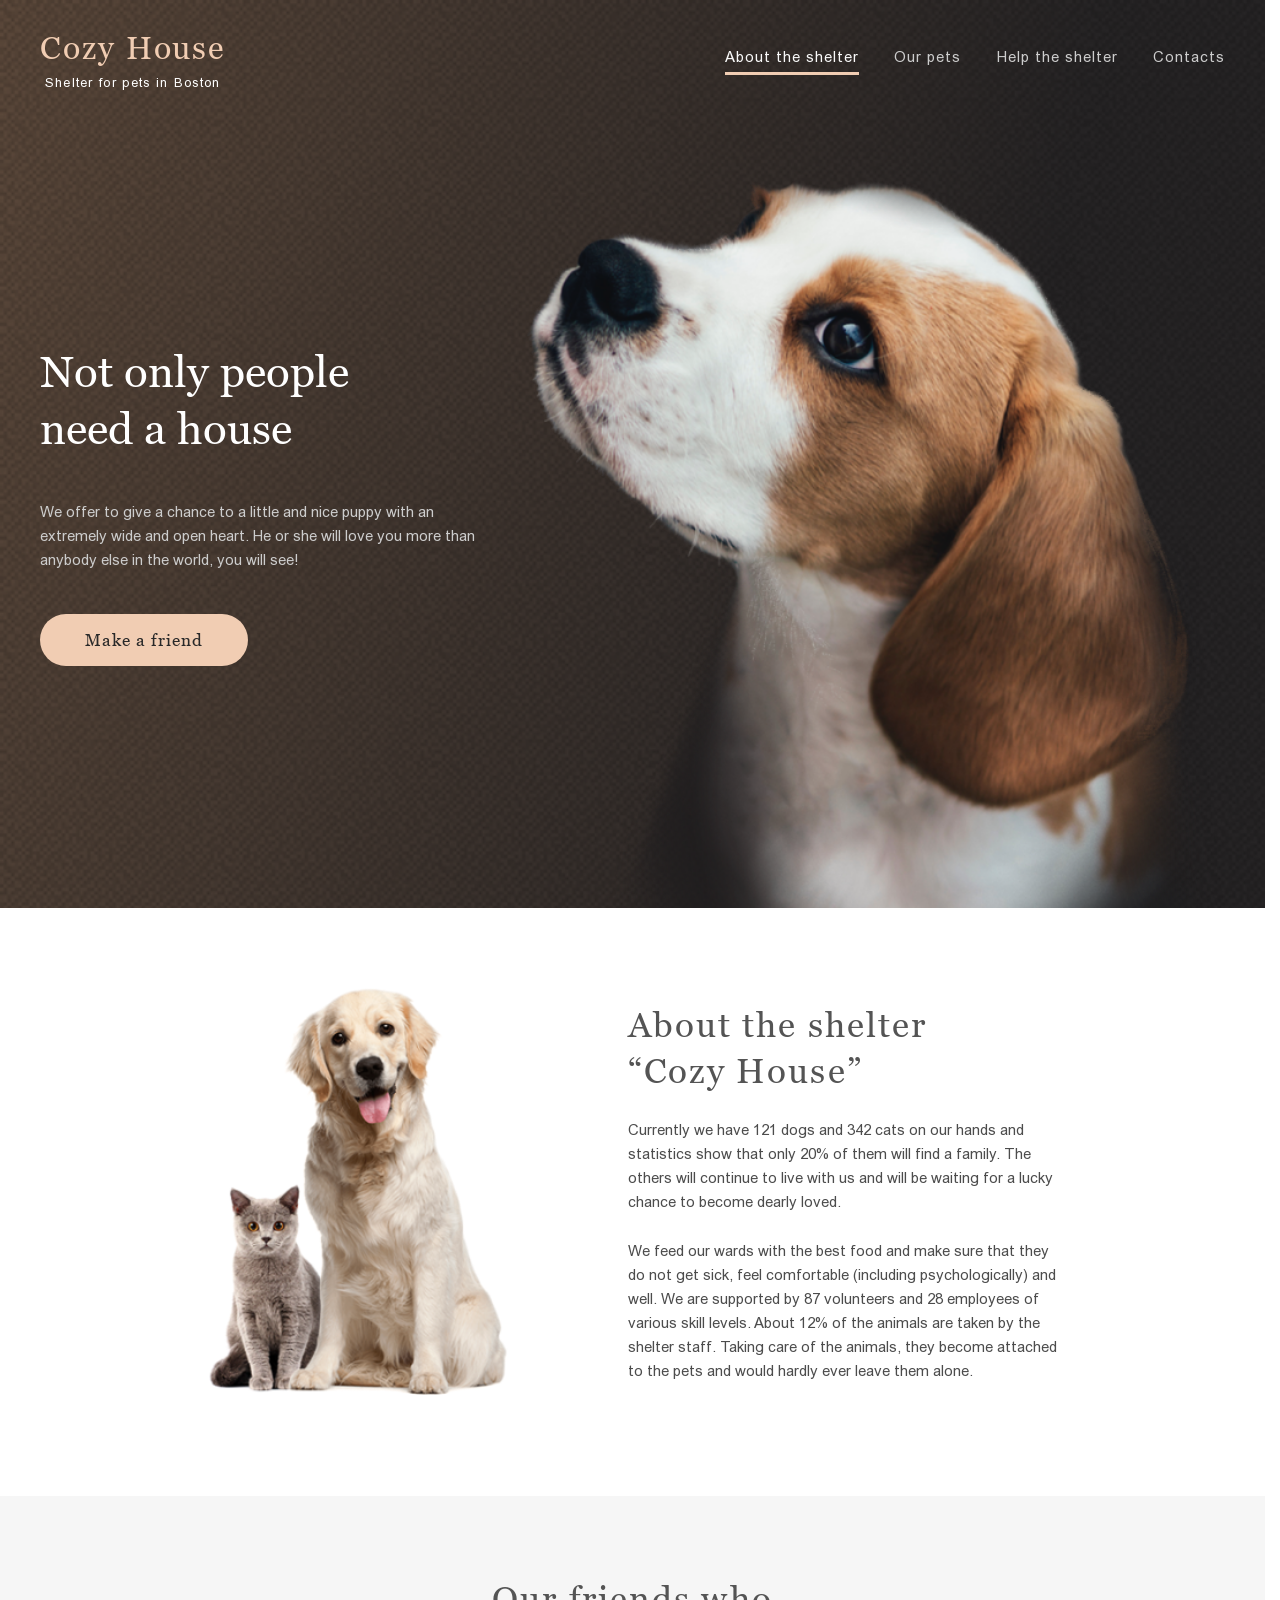
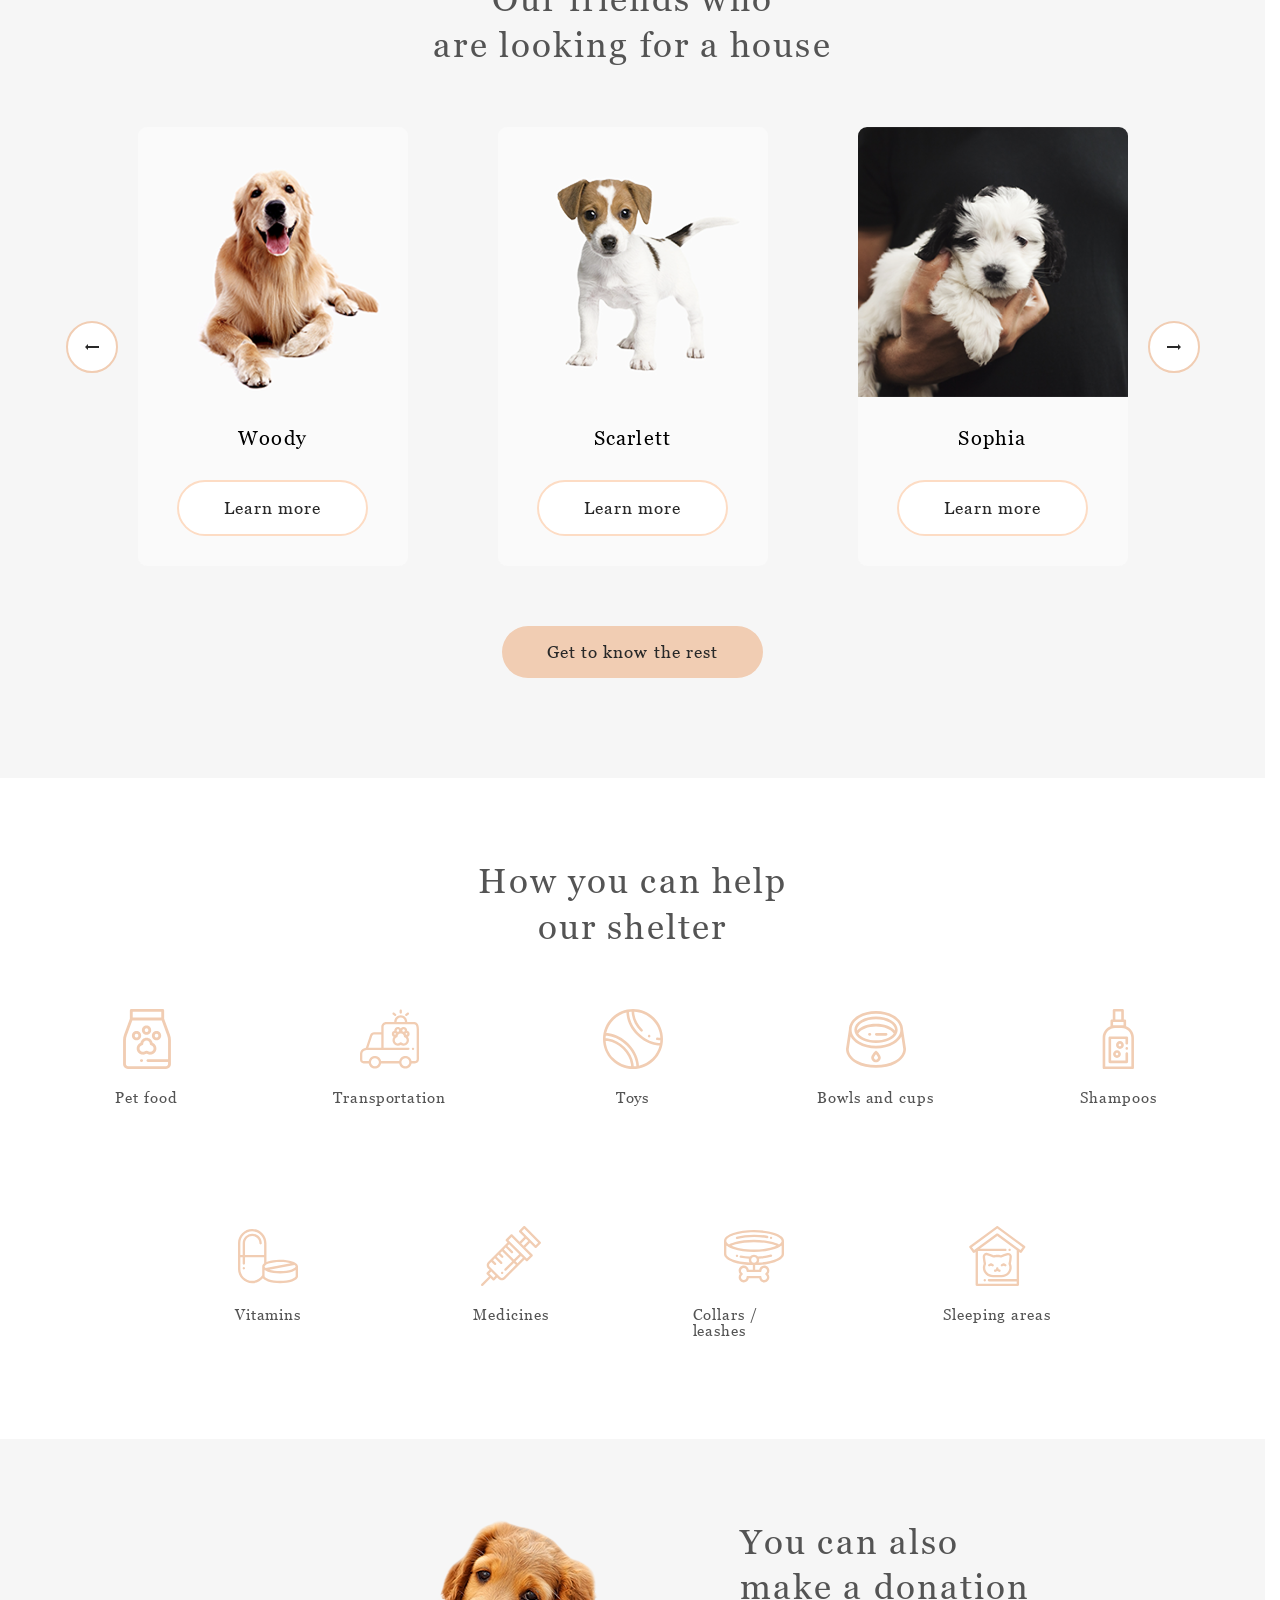
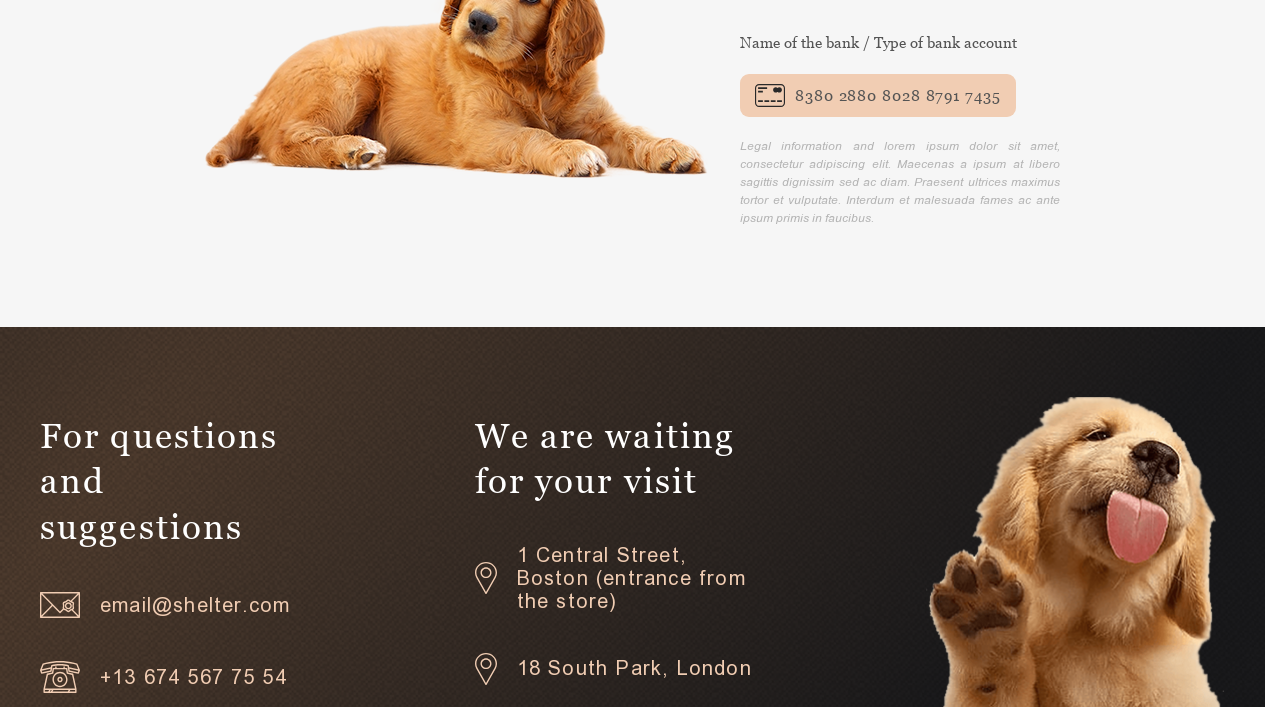
==== commit 2f6472da: "feat: add  carousel feature" ====
--- a/shelter/index.html
+++ b/shelter/index.html
@@ -15,12 +15,9 @@
     <meta name="apple-mobile-web-app-title" content="MyWebSite">
     <link rel="manifest" href="favicon/site.webmanifest">
 
-    <script src="scripts/main.js" defer></script>
+    <script src="scripts/main.js" type="module"></script>
     <script src="scripts/burger.js" defer></script>
-    <script src="scripts/carousel.js" defer></script>
     <script src="scripts/popup.js" defer></script>
-    <script src="scripts/api.js" defer></script>
-    <script src="scripts/utils.js" defer></script>
 </head>
 <body>
     <div class="home-screen">
@@ -71,7 +68,6 @@
 
                 <img class="hero__image" src="assets/images/start-screen-puppy.png" alt="A dog">
         </section>
-
     </div>
     
 
@@ -97,31 +93,7 @@
                         <img src="assets/icons/arrow-left.svg" alt="" aria-hidden="true">
                     </button>
 
-                    <div class="slider__line">
-                        <div class="card card-1">
-                            <img class="card__image" src="assets/images/pets-katrine.png" alt="A dog">
-                            <div class="card__content">
-                                <h3>Katrine</h3>
-                                <a class="btn-secondary">Learn more</a>
-                            </div>
-                        </div>
-
-                        <div class="card card-2">
-                            <img class="card__image" src="assets/images/pets-jennifer.png" alt="A dog">
-                            <div class="card__content">
-                                <h3>Jennifer</h3>
-                                <a class="btn-secondary">Learn more</a>
-                            </div>
-                        </div>
-
-                        <div class="card card-3">
-                            <img class="card__image" src="assets/images/pets-woody.png" alt="A dog">
-                            <div class="card__content">
-                                <h3>Woody</h3>
-                                <a class="btn-secondary">Learn more</a>
-                            </div>  
-                        </div>
-                    </div>
+                    <div class="slider__line"></div>
 
                     <button class="slider__btn slider__btn--desktop" type="button" aria-label="Next slide">
                         <img src="assets/icons/arrow-right.svg" alt="" aria-hidden="true">
--- a/shelter/css/style.css
+++ b/shelter/css/style.css
@@ -283,6 +283,12 @@
     color: var(--color-dark-3xl);
     border: 2px solid var(--color-primary-light);
     border-radius: 100px;
+    font-family: var(--font-display);
+    font-size: 17px;
+    font-style: normal;
+    font-weight: 400;
+    line-height: 130%; /* 22.1px */
+    letter-spacing: 1.02px;
 }
 
 .slider__btn {
@@ -497,3 +503,5 @@
         padding-top: 16px;
     }
 }
+
+
--- a/shelter/css/index.css
+++ b/shelter/css/index.css
@@ -60,16 +60,16 @@
     display: inline-flex;
     flex-direction: column;
     align-items: center;
-    padding-bottom: 3px; /* Отступ для линии подчеркивания */
-    border-bottom: 3px solid transparent; /* Невидимая линия по умолчанию */
+    padding-bottom: 3px;
+    border-bottom: 3px solid transparent;
     transition: color 0.3s, border-color 0.3s;
 }
 
 .nav-bar a.menu-active {
-    border-bottom-color: var(--color-primary); /* Появляется линия */
+    border-bottom-color: var(--color-primary);
 }
 .nav-bar a.menu-active .menu__link {
-    color: var(--color-light-s) !important; /* Цвет активного текста */
+    color: var(--color-light-s)
 }
 
 /* === desktop & tablet === */
@@ -121,8 +121,6 @@
 .menu-open .nav-bar {
     display: flex;
     flex-direction: column;
-    
-    /* Центрируем содержимое (наш ul) по вертикали и горизонтали */
     justify-content: center; 
     align-items: center;
     
@@ -142,8 +140,8 @@
     align-items: center;
     justify-content: center;
     gap: 40px;
-    padding: 0; /* Сбрасываем внутренние отступы браузера по умолчанию */
-    margin: 0;  /* Сбрасываем внешние отступы */
+    padding: 0;
+    margin: 0;
 }
 
 .menu-open .nav-bar li {
@@ -363,11 +361,6 @@
     flex-direction: column;
     align-items: center;
     gap: 20px;
-}
-
-.card-2,
-.card-3 {
-    display: none;
 }
 
 .slider__btn--desktop {
@@ -428,6 +421,19 @@
     }
 }
 
+/* === CAROUSEL ANIMATION === */
+.slider__line {
+    overflow: hidden;
+    position: relative;
+}
+
+.slider__track {
+    display: flex;
+    gap: inherit;
+    transition: transform 0.4s ease;
+    will-change: transform;
+}
+
 /* === HELP === */
 .help {
     display: flex;
--- a/shelter/css/pets.css
+++ b/shelter/css/pets.css
@@ -128,13 +128,13 @@
     gap: 30px;
 }
 
-.card-4__pets,
+/* .card-4__pets,
 .card-5__pets,
 .card-6__pets,
 .card-7__pets,
 .card-8__pets {
     display: none;
-}
+} */
 
 @media (min-width: 768px) {
     .pets {
@@ -150,11 +150,11 @@
         gap: 30px 40px;
         width: 100%;
     }
-    .card-4__pets,
+    /* .card-4__pets,
     .card-5__pets,
     .card-6__pets {
         display: flex;
-    }
+    } */
 }
 
 
@@ -177,9 +177,13 @@
 .page__controls {
     display: flex;
     flex-direction: row;
+    justify-content: center;
     align-items: center;
     gap: 10px;
 }
+
+.page__cards { transition: opacity 0.3s; }
+.page__cards.fade-out { opacity: 0; }
 
 @media (min-width: 768px) {
     .page__controls {
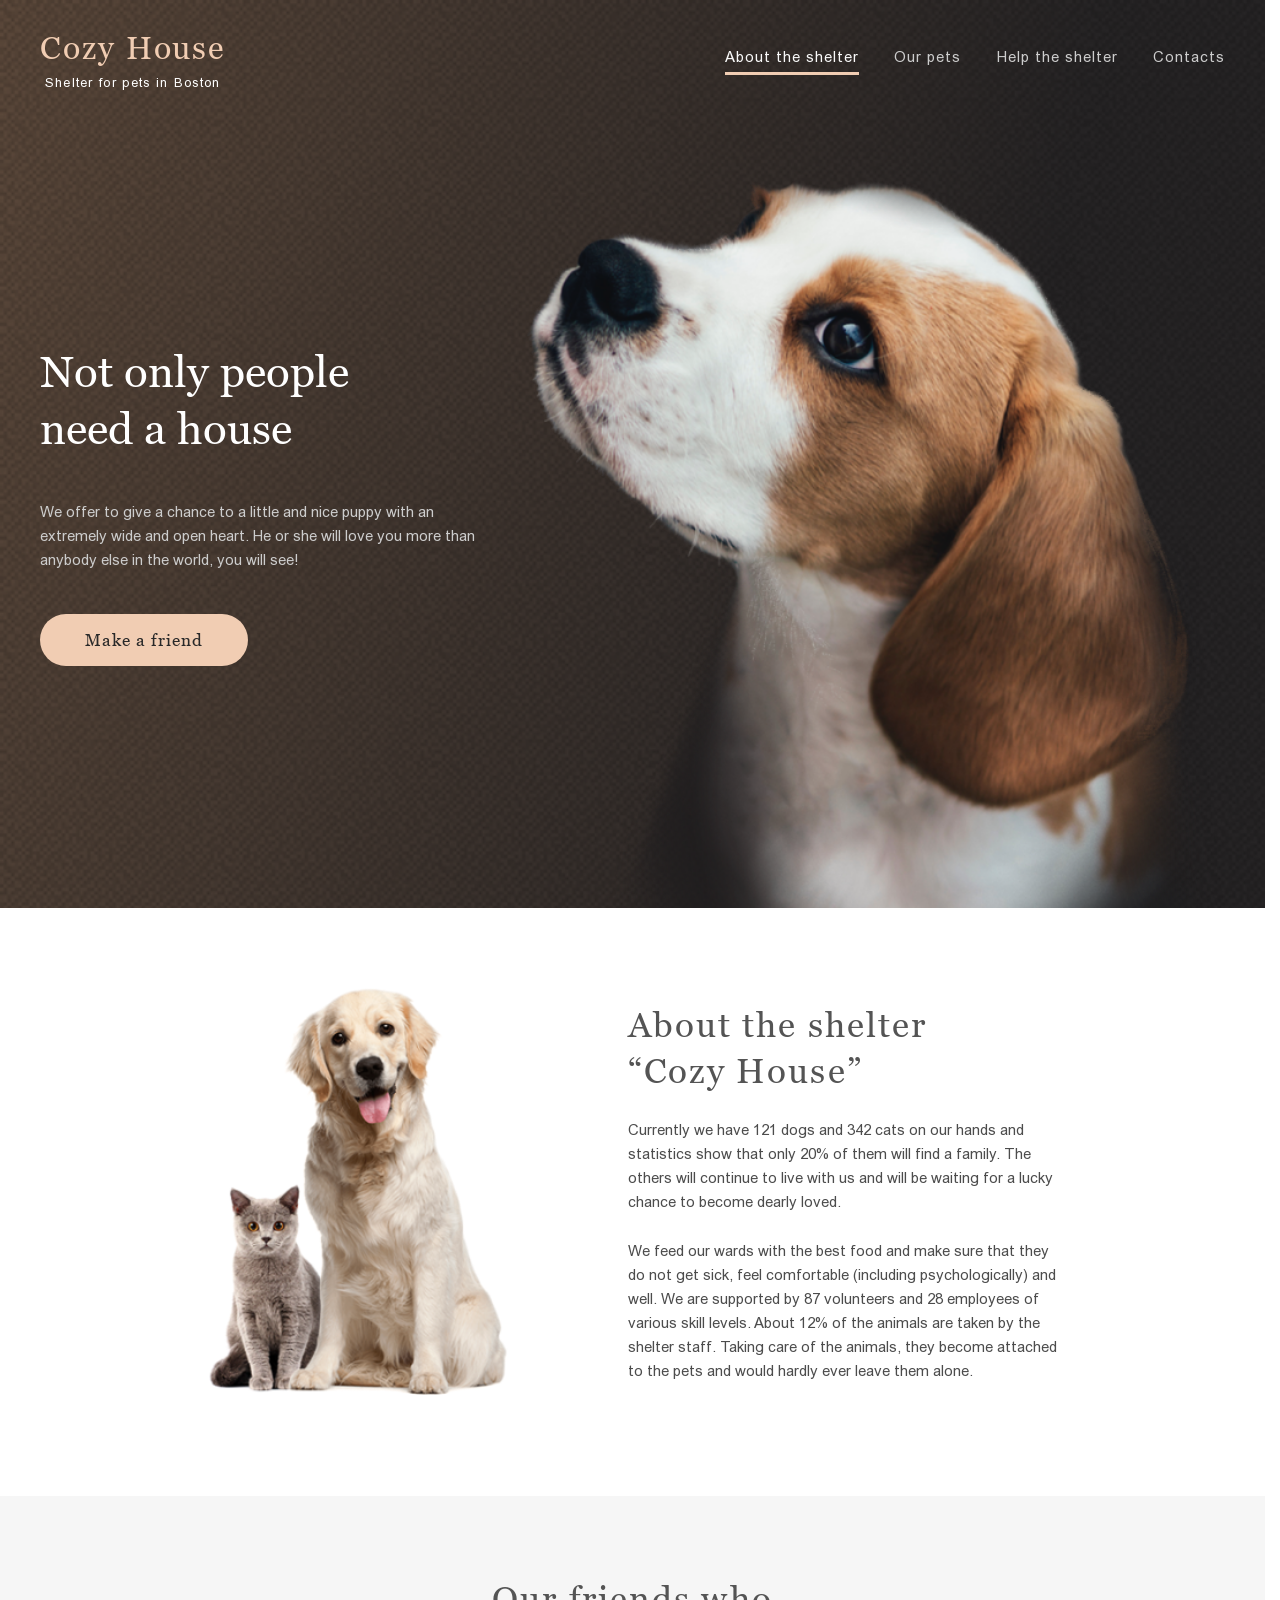
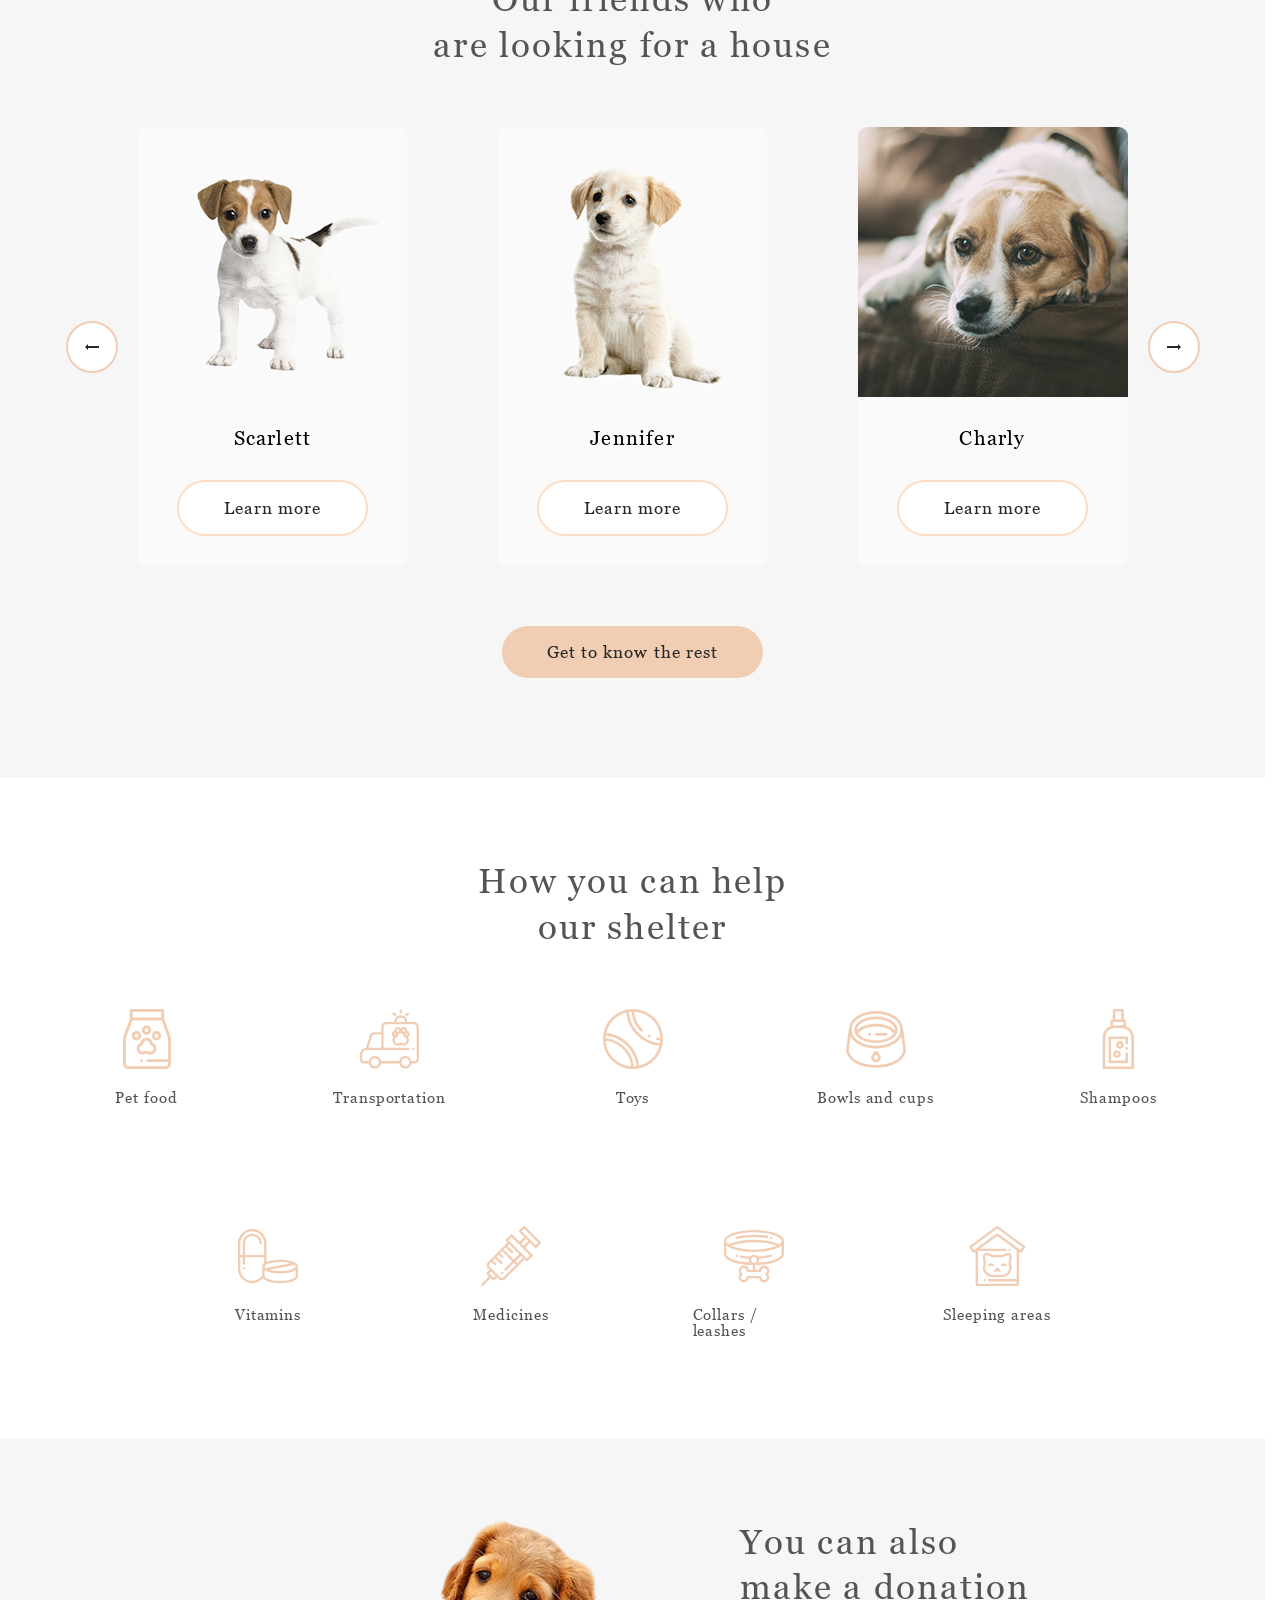
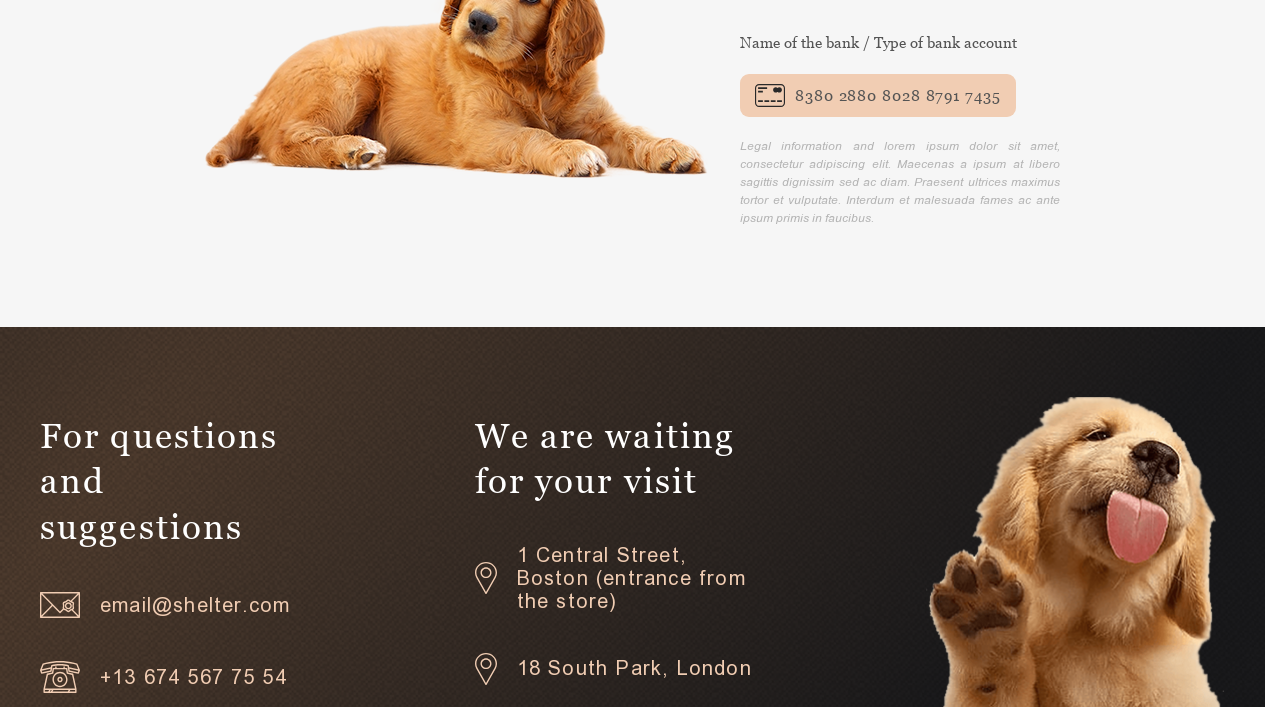
==== commit fcb5b700: "feat: add popup on both pages" ====
--- a/shelter/index.html
+++ b/shelter/index.html
@@ -17,7 +17,6 @@
 
     <script src="scripts/main.js" type="module"></script>
     <script src="scripts/burger.js" defer></script>
-    <script src="scripts/popup.js" defer></script>
 </head>
 <body>
     <div class="home-screen">
@@ -226,6 +225,45 @@
         </div>
 
     </footer>
+
+    <div class="popup-overlay" id="popupOverlay" aria-hidden="true">
+    <div class="popup" role="dialog" aria-modal="true" aria-labelledby="popupTitle">
+
+        <button class="popup__close" type="button" aria-label="Close popup">
+            <img src="assets/icons/cross.svg" alt="" aria-hidden="true">
+        </button>
+
+        <div class="popup__content">
+            <img class="popup__img" src="" alt="">
+
+            <div class="popup__info">
+                <h3 class="popup__title modal__title" id="popupTitle"></h3>
+                <p class="popup__subtitle modal__subtitle"></p>
+                <p class="popup__description modal__pet-description"></p>
+
+                <ul class="popup__details">
+                    <li>
+                        <span class="modal__label">Age: </span>
+                        <span class="modal__value popup__age"></span>
+                    </li>
+                    <li>
+                        <span class="modal__label">Inoculations: </span>
+                        <span class="modal__value popup__inoculations"></span>
+                    </li>
+                    <li>
+                        <span class="modal__label">Diseases: </span>
+                        <span class="modal__value popup__diseases"></span>
+                    </li>
+                    <li>
+                        <span class="modal__label">Parasites: </span>
+                        <span class="modal__value popup__parasites"></span>
+                    </li>
+                </ul>
+            </div>
+        </div>
+
+    </div>
+</div>
     
 </body>
 </html>
--- a/shelter/css/style.css
+++ b/shelter/css/style.css
@@ -505,3 +505,105 @@
 }
 
 
+/* === POPUP === */
+.popup-overlay {
+    display: none;
+    position: fixed;
+    inset: 0;                          /* top:0 right:0 bottom:0 left:0 */
+    background-color: rgba(41, 41, 41, 0.6);
+    z-index: 100;
+    justify-content: center;
+    align-items: center;
+    padding: 20px;
+}
+
+.popup-overlay.popup-open {
+    display: flex;                     /* flex, чтобы центровать popup внутри */
+}
+
+.popup {
+    position: relative;
+    background-color: var(--color-light-s);
+    border-radius: 9px;
+    max-width: 900px;
+    width: 100%;
+    max-height: 90vh;
+    overflow-y: auto;
+}
+
+.popup__close {
+    position: absolute;
+    top: 16px;
+    right: 16px;
+    width: 52px;
+    height: 52px;
+    background: transparent;
+    border: 2px solid var(--color-primary);
+    border-radius: 100px;
+    display: flex;
+    justify-content: center;
+    align-items: center;
+    cursor: pointer;
+}
+
+.popup__close:hover {
+    background-color: var(--color-primary-light);
+    border-color: var(--color-primary-light);
+}
+
+.popup__content {
+    display: flex;
+    flex-direction: column;
+}
+
+.popup__img {
+    display: none;
+    width: 100%;
+    height: 250px;
+    object-fit: cover;
+    border-radius: 9px 9px 0 0;
+}
+
+.popup__info {
+    display: flex;
+    flex-direction: column;
+    gap: 15px;
+    padding: 20px;
+}
+
+.popup__details {
+    list-style: none;
+    display: flex;
+    flex-direction: column;
+    gap: 8px;
+    padding: 0;
+}
+
+@media (min-width: 768px) {
+    .popup__content {
+        flex-direction: row;       /* img слева, текст справа */
+    }
+    
+    .popup__img {
+        display: flex;
+        height: 350px;
+    }
+
+    .popup__info {
+        padding: 30px;
+        gap: 20px;
+    }
+}
+
+@media (min-width: 1280px) {
+    .popup__img {
+        width: 500px;
+        height: auto;
+        border-radius: 9px 0 0 9px;
+        flex-shrink: 0;
+    }
+
+    .popup__info {
+        padding: 60px 40px;
+    }
+}
